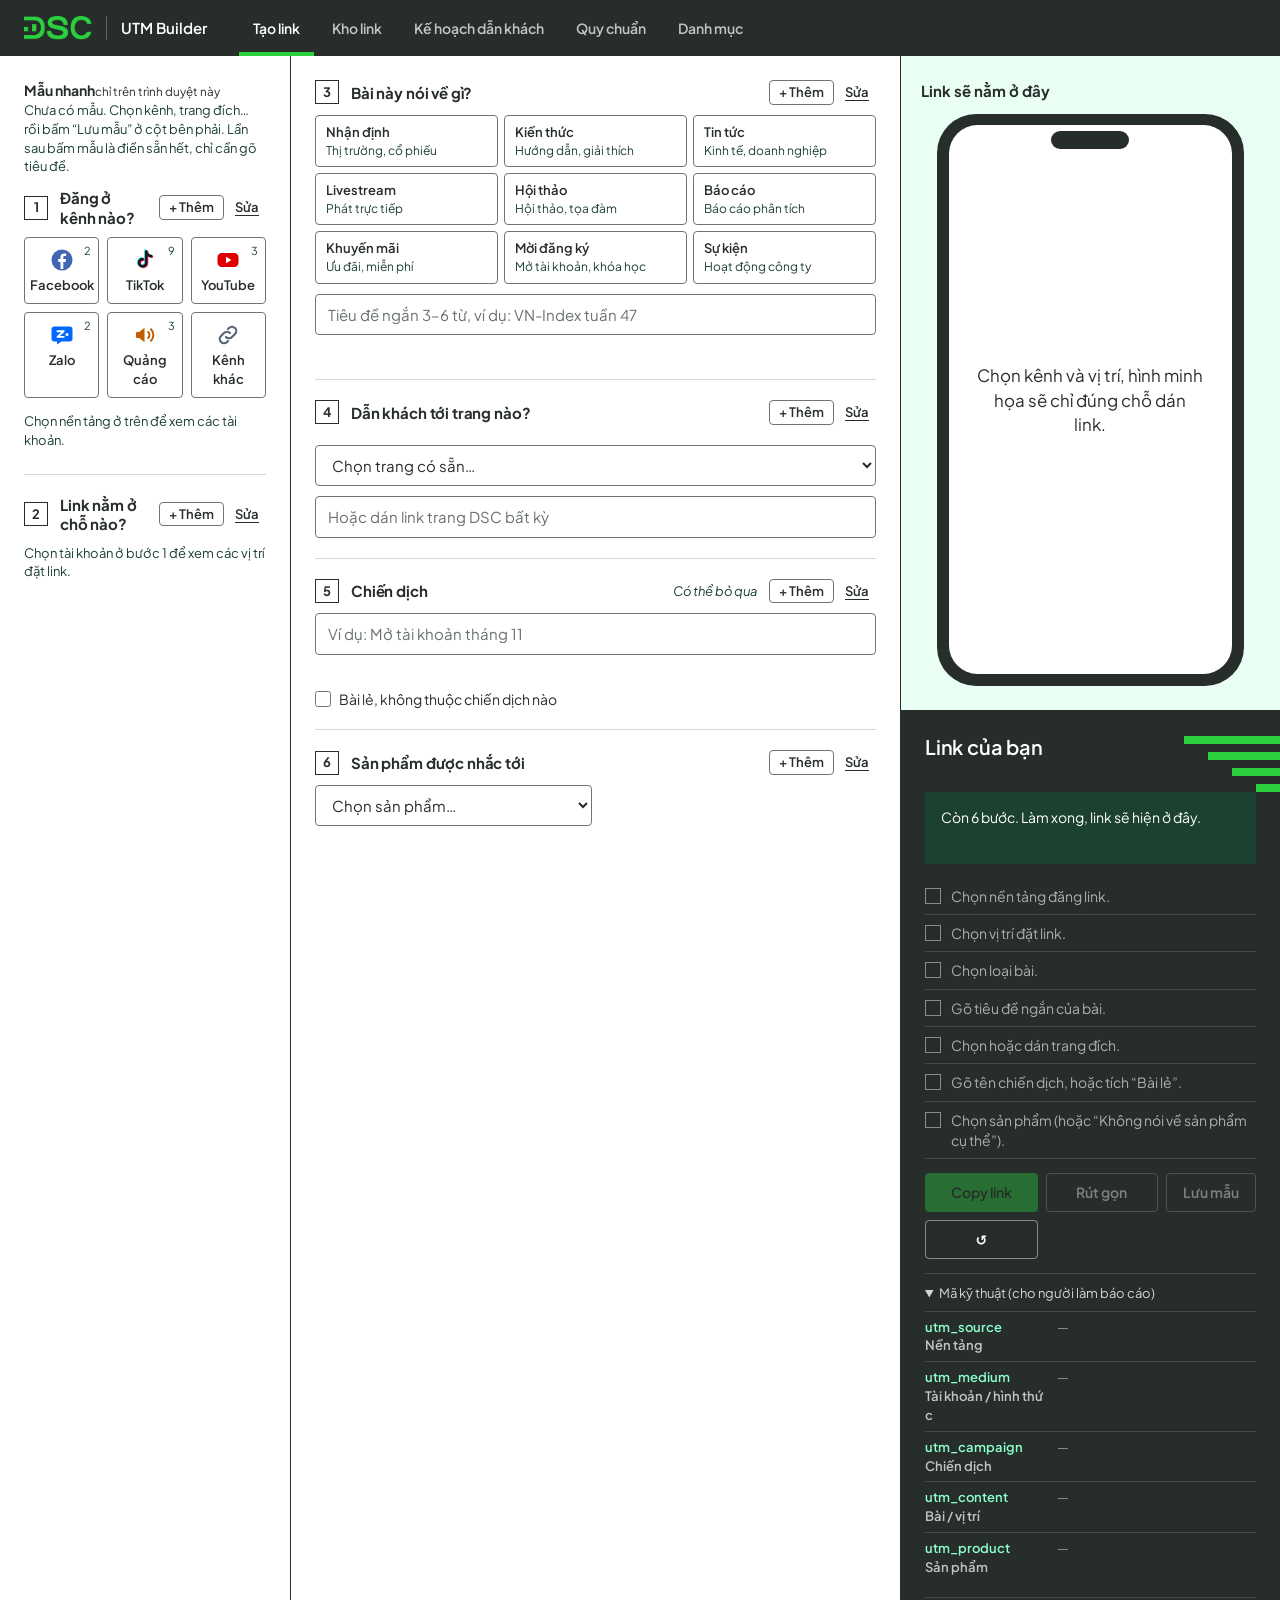
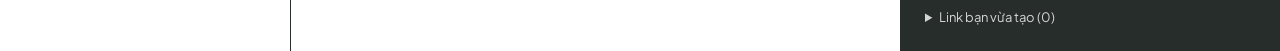
==== index.html @ d40bbb83 "Initial commit: DSC UTM builder Co-Authored-By: Claude Opus 5.5 <noreply@anthropic.com>" ====
<!doctype html>
<html lang="vi">
<head>
<meta charset="utf-8">
<meta name="viewport" content="width=device-width, initial-scale=1, viewport-fit=cover">
<title>Tạo link · DSC UTM Builder</title>
<link rel="preconnect" href="https://fonts.googleapis.com">
<link rel="preconnect" href="https://fonts.gstatic.com" crossorigin>
<link rel="stylesheet" href="https://fonts.googleapis.com/css2?family=Plus+Jakarta+Sans:ital,wght@0,400;0,600;0,700;1,400&display=swap">
<link rel="stylesheet" href="assets/style.css">
</head>
<body>
<main class="builder" id="builder">
  <!-- Column A: channel + position -->
  <section class="col card panel" aria-label="Kênh và vị trí">
    <div class="tpls" id="tpls" aria-label="Mẫu link nhanh"></div>
    <div class="step" id="stCh">
      <h2 class="sh"><span class="num"><span>1</span></span>Đăng ở kênh nào?<span class="sh-acts"><button type="button" class="sh-edit" data-edit="accounts" data-mode="add" aria-label="Thêm kênh">+ Thêm</button><button type="button" class="sh-edit" data-edit="accounts" data-mode="edit" aria-label="Sửa danh sách kênh">Sửa</button></span></h2>
      <div class="ptabs" id="ptabs" role="group" aria-label="Nền tảng"></div>
      <div class="accts" id="accts"></div>
      <div id="otherWrap" class="step" hidden>
        <input id="chSrcOther" type="text" placeholder="Nền tảng, ví dụ: Threads" aria-label="Nền tảng">
        <input id="chMedOther" type="text" placeholder="Tài khoản, ví dụ: Threads DSC" aria-label="Tên tài khoản">
        <p class="hint">Kênh chưa có mã. Báo team MKT thêm vào <a href="danh-muc.html">Danh mục</a> để dùng lâu dài.</p>
      </div>
    </div>
    <div class="step" id="stPos">
      <h2 class="sh"><span class="num"><span>2</span></span>Link nằm ở chỗ nào?<span class="sh-acts"><button type="button" class="sh-edit" data-edit="positions" data-mode="add" aria-label="Thêm vị trí link">+ Thêm</button><button type="button" class="sh-edit" data-edit="positions" data-mode="edit" aria-label="Sửa danh sách vị trí link">Sửa</button></span></h2>
      <div class="pchips" id="posChips" role="group" aria-label="Vị trí link"></div>
      <div id="posMore" hidden></div>
      <p class="hint" id="posHint"></p>
    </div>
  </section>

  <!-- Column B: content, landing, campaign, product -->
  <form class="col card panel" id="f" autocomplete="off" aria-label="Nội dung link">
    <div class="step" id="stSlot" hidden>
      <div class="slotbox" id="slotBox"></div>
    </div>
    <div class="step" id="stContent">
      <h2 class="sh"><span class="num"><span>3</span></span><span id="contentH">Bài này nói về gì?</span><span class="sh-acts"><button type="button" class="sh-edit" data-edit="prefixes" data-mode="add" aria-label="Thêm loại bài">+ Thêm</button><button type="button" class="sh-edit" data-edit="prefixes" data-mode="edit" aria-label="Sửa danh sách loại bài">Sửa</button></span></h2>
      <div class="pgrid" id="prefixes" role="group" aria-label="Loại nội dung"></div>
      <input id="title" type="text" placeholder="Tiêu đề ngắn 3–6 từ, ví dụ: VN-Index tuần 47" aria-label="Tiêu đề ngắn">
      <p class="slugline" id="titleSlug"></p>
    </div>
    <div class="step" id="stLanding">
      <h2 class="sh"><span class="num"><span>4</span></span>Dẫn khách tới trang nào?<span class="sh-acts"><button type="button" class="sh-edit" data-edit="landings" data-mode="add" aria-label="Thêm trang đích">+ Thêm</button><button type="button" class="sh-edit" data-edit="landings" data-mode="edit" aria-label="Sửa danh sách trang đích">Sửa</button></span></h2>
      <div class="sugg" id="sugg"></div>
      <select id="preset" aria-label="Trang có sẵn"></select>
      <input id="landing" type="url" inputmode="url" placeholder="Hoặc dán link trang DSC bất kỳ" aria-label="Link trang đích">
    </div>
    <div class="step" id="stCamp">
      <h2 class="sh"><span class="num"><span>5</span></span>Chiến dịch<span class="opt">Có thể bỏ qua</span><span class="sh-acts"><button type="button" class="sh-edit" data-edit="campaigns" data-mode="add" aria-label="Thêm chiến dịch">+ Thêm</button><button type="button" class="sh-edit" data-edit="campaigns" data-mode="edit" aria-label="Sửa danh sách chiến dịch">Sửa</button></span></h2>
      <input id="campaign" type="text" placeholder="Ví dụ: Mở tài khoản tháng 11" list="campList" aria-label="Tên chiến dịch">
      <datalist id="campList"></datalist>
      <p class="slugline" id="campaignSlug"></p>
      <label class="check"><input type="checkbox" id="noCampaign"> Bài lẻ, không thuộc chiến dịch nào</label>
    </div>
    <div class="step" id="stProd">
      <h2 class="sh"><span class="num"><span>6</span></span>Sản phẩm được nhắc tới<span class="sh-acts"><button type="button" class="sh-edit" data-edit="products" data-mode="add" aria-label="Thêm sản phẩm">+ Thêm</button><button type="button" class="sh-edit" data-edit="products" data-mode="edit" aria-label="Sửa danh sách sản phẩm">Sửa</button></span></h2>
      <div class="row2">
        <select id="product" aria-label="Sản phẩm"></select>
        <input id="productOther" type="text" placeholder="Tên sản phẩm" aria-label="Sản phẩm khác" hidden>
      </div>
    </div>
  </form>

  <!-- Column C: where the link goes -->
  <section class="col mockcol" aria-label="Vị trí link trên nền tảng">
    <div class="mock-h" id="mockH">Link sẽ nằm ở đây</div>
    <div class="phone"><div class="phone-scr" id="phone"></div></div>
    <p class="mock-cap" id="mockCap"></p>
  </section>

  <!-- Column D: output -->
  <aside class="col card out" aria-live="polite">
    <h2>Link của bạn</h2>
    <div class="url pending" id="url"></div>
    <ul class="todo" id="todo"></ul>
    <div class="actions">
      <button type="button" class="btn ch" id="copy">Copy link</button>
      <button type="button" class="btn ghost" id="shorten">Rút gọn</button>
      <button type="button" class="btn ghost" id="saveTpl" title="Lưu kênh, vị trí, loại bài, trang đích, chiến dịch, sản phẩm thành mẫu. Lần sau bấm mẫu, chỉ cần gõ tiêu đề.">Lưu mẫu</button>
      <button type="button" class="btn ghost" id="reset" title="Làm lại từ đầu">↺</button>
    </div>
    <div class="short" id="short" hidden></div>
    <div class="story" id="story" hidden></div>
    <details class="mini" open>
      <summary>Mã kỹ thuật (cho người làm báo cáo)</summary>
      <table class="params" id="params"></table>
    </details>
    <details class="mini" id="histWrap">
      <summary>Link bạn vừa tạo (<span id="histN">0</span>)</summary>
      <ol class="hist" id="hist"></ol>
      <p class="hist-more" id="histMore" hidden><a href="thu-vien.html">Xem tất cả link của team trong Kho link →</a></p>
    </details>
  </aside>
</main>

<script src="assets/data.js"></script>
<script src="assets/config.js"></script>
<script src="assets/common.js"></script>
<script src="assets/mockups.js"></script>
<script src="assets/quick-edit.js"></script>
<script>
// Wait for the shared catalog (Supabase) before reading it
DSC.ready().then(function () {
  "use strict";
  const { $, el, icon, slug, makeUrl, displayUrl, PLATFORMS, PLATFORM_ORDER, POS, posLabel } = DSC;
  DSC.renderNav("build");
  let D = DSC.loadData();

  // How-to caption under the mockup, per platform + position
  const HOW = {
    "facebook|": "Dán link vào nội dung bài. Facebook tự tạo khung xem trước.",
    "facebook|cmt": "Đăng bài xong, bình luận link bằng tên Trang rồi ghim bình luận.",
    "facebook|story": "Tạo tin → Nhãn dán → Liên kết → dán link.",
    "youtube|description": "YouTube Studio → Nội dung → Chi tiết video → Mô tả.",
    "youtube|cmt": "Bình luận link dưới video bằng tài khoản kênh → ⋮ → Ghim.",
    "tiktok|": "Dán link vào cuối caption khi đăng video. Link không bấm được nên dùng link rút gọn.",
    "tiktok|cmt": "Đăng video xong, bình luận link bằng tài khoản kênh → giữ bình luận → Ghim.",
    "zalo|": "Dán link vào tin nhắn hoặc bài viết gửi khách.",
    "ads|": "Dán vào ô URL đích khi tạo mẫu quảng cáo, không dán vào nội dung.",
    "other|": "Dán link vào nơi đăng bài."
  };

  let plat = "", acct = -1, position = "", prefix = "";
  let posEdit = false;   // step 2 "Sửa": edit the positions of the selected account in place
  const cur = () => acct >= 0 ? D.accounts[acct] : null;
  const isOther = () => plat === "other";

  // ===== Catalog-driven fills (re-run after the catalog is edited) =====
  function fillCatalog() {
    $("ptabs").innerHTML = "";
    PLATFORM_ORDER.forEach(p => {
      const P = PLATFORMS[p];
      const n = D.accounts.filter(a => a.p === p).length;
      $("ptabs").append(el("button", { type: "button", class: "ptab", "data-p": p, style: { "--c": P.color }, title: P.desc,
        onclick: () => pickPlatform(p) }, icon(p), el("b", {}, P.name), p !== "other" ? el("span", { class: "cnt" }, n) : null));
    });
    $("prefixes").innerHTML = "";
    D.prefixes.forEach(x => $("prefixes").append(el("button", { type: "button", class: "pchip", "data-v": x.code, title: x.help,
      onclick: () => { prefix = prefix === x.code ? "" : x.code; build(); } }, x.label, el("small", {}, x.help))));
    if (prefix && !D.prefixes.some(x => x.code === prefix)) prefix = "";

    // Selects keep their current value when it still exists
    const ps = $("preset"), psVal = ps.value; ps.innerHTML = "";
    ps.append(el("option", { value: "" }, "Chọn trang có sẵn…"));
    const bySite = {};
    DSC.activeLandings(D).forEach(l => (bySite[l.site] = bySite[l.site] || []).push(l));
    Object.entries(bySite).forEach(([site, list]) => ps.append(el("optgroup", { label: site }, list.map(l => el("option", { value: l.id }, DSC.landingLabel(l))))));
    ps.value = psVal; if (ps.value !== psVal) ps.value = "";
    const pr = $("product"), prVal = pr.value; pr.innerHTML = "";
    pr.append(el("option", { value: "" }, "Chọn sản phẩm…"), el("option", { value: "__none" }, "Không nói về sản phẩm cụ thể"), el("option", { value: "__other" }, "Sản phẩm khác (tự gõ)"));
    const byGrp = {};
    D.products.forEach(p => (byGrp[p.group || "Khác"] = byGrp[p.group || "Khác"] || []).push(p));
    Object.entries(byGrp).forEach(([g, list]) => pr.append(el("optgroup", { label: g }, list.map(p => el("option", { value: p.code }, p.name)))));
    pr.value = prVal; if (pr.value !== prVal) pr.value = "";
    $("campList").innerHTML = "";
    D.campaigns.forEach(c => $("campList").append(el("option", { value: c.name })));
  }
  fillCatalog();

  // "+ Thêm" / "Sửa" next to each step open the catalog editor; a newly added item is selected right away
  document.querySelectorAll("[data-edit]").forEach(b => b.addEventListener("click", () => {
    const key = b.dataset.edit;
    if (key === "positions" && b.dataset.mode === "edit" && cur() && !cur().paid) { posEdit = !posEdit; render(); return; }
    openCatalog(key, b.dataset.mode);
  }));
  function openCatalog(key, mode) {
    const keep = cur() ? `${cur().s}|${cur().m}` : "";
    DSC.QuickEdit.open(key, D, { platform: plat, account: cur(), mode, onSave: res => {
      D = DSC.loadData();
      acct = keep ? D.accounts.findIndex(a => `${a.s}|${a.m}` === keep) : -1;
      const add = res && res.added;
      if (add && key === "accounts") { plat = add.p; acct = D.accounts.findIndex(a => a.s === add.s && a.m === add.m); position = cur() && cur().pos ? cur().pos[0] : ""; }
      if (cur() && cur().p !== plat) acct = -1;
      if (add && key === "positions" && cur() && (cur().pos || []).includes(add.code)) position = add.code;
      if (cur() && cur().pos && !cur().pos.includes(position)) position = cur().pos[0];
      if (add && key === "prefixes") prefix = add.code;
      fillCatalog();
      if (add && key === "landings") { $("preset").value = add.id; applyPreset(); }
      if (add && key === "campaigns") { $("campaign").value = add.name; $("noCampaign").checked = false; }
      if (add && key === "products") { $("product").value = add.code; }
      render();
    } });
  }

  // ===== Channel =====
  function setTheme() {
    const P = PLATFORMS[plat] || { color: "#272d2b", tint: "#eafff4" };
    const b = document.body.style;
    b.setProperty("--ch", P.color); b.setProperty("--ch-tint", P.tint);
  }
  function pickPlatform(p) {
    plat = p; posEdit = false;
    const list = D.accounts.map((a, i) => [a, i]).filter(([a]) => a.p === p);
    acct = list.length === 1 ? list[0][1] : -1;
    if (cur() && cur().p !== p) acct = -1;
    position = cur() && cur().pos ? cur().pos[0] : "";
    render();
  }
  function pickAccount(i) {
    acct = i; posEdit = false;
    const a = cur();
    if (!a.pos || !a.pos.includes(position)) position = a.pos ? a.pos[0] : "";
    render();
  }

  // Turn on a link position for one account (saved in the catalog, like editing it in Danh mục)
  function enablePosition(a, code) {
    const rows = DSC.clone(D.accounts), r = rows.find(x => x.s === a.s && x.m === a.m);
    if (!r) return;
    const want = new Set([...(r.pos && r.pos.length ? r.pos : [""]), code]);
    r.pos = D.positions.map(x => x.code || "").filter(c => want.has(c));
    DSC.saveCollection("accounts", rows);
    D = DSC.loadData();
    acct = D.accounts.findIndex(x => x.s === a.s && x.m === a.m);
    position = code;
    render();
  }

  // Turn a link position off for one account; the position stays in the catalog and can be turned on again
  function disablePosition(a, code) {
    const rows = DSC.clone(D.accounts), r = rows.find(x => x.s === a.s && x.m === a.m);
    if (!r) return;
    const name = posLabel(code, a.p);
    if (D.slots.some(s => s.m === a.m && s.pos === code) &&
      !confirm(`Kênh ${a.name} đang có link cố định ở “${name}” trong Kế hoạch. Vẫn tắt vị trí này?`)) return;
    r.pos = (r.pos && r.pos.length ? r.pos : [""]).filter(c => c !== code);
    DSC.saveCollection("accounts", rows);
    D = DSC.loadData();
    acct = D.accounts.findIndex(x => x.s === a.s && x.m === a.m);
    toast(`Đã tắt “${name}” cho kênh ${a.name}.`);
    render();
  }
  const toast = DSC.toast;

  function render() {
    setTheme();
    document.querySelectorAll(".ptab").forEach(t => t.setAttribute("aria-pressed", String(t.dataset.p === plat)));
    const box = $("accts"); box.innerHTML = "";
    if (!plat) box.append(el("div", { class: "empty-pick" }, "Chọn nền tảng ở trên để xem các tài khoản."));
    else if (!isOther()) D.accounts.forEach((a, i) => {
      if (a.p !== plat) return;
      box.append(el("button", { type: "button", class: "acct-btn", "aria-pressed": String(i === acct), onclick: () => pickAccount(i) },
        el("b", {}, a.name), el("small", {}, el("code", {}, a.paid ? a.s : a.m), a.sub ? ` · ${a.sub}` : a.owner ? ` · ${a.owner}` : "")));
    });
    $("otherWrap").hidden = !isOther();

    // Positions allowed for this account
    const a = cur();
    // Step 2 is always visible so the numbering never skips; it explains itself when there is nothing to pick
    const showPos = !!a && !a.paid;
    // Codes that duplicate another position on this platform (e.g. TikTok "Mô tả video" = caption) are not offered
    const ownPos = showPos ? (a.pos && a.pos.length ? a.pos : [""]).filter(c => DSC.posAllowed(c, a.p)) : [];
    const allowed = showPos && !ownPos.length ? [""] : ownPos;
    if (showPos && !allowed.includes(position)) position = allowed[0];
    if (!showPos) posEdit = false;
    const editBtn = document.querySelector('[data-edit="positions"][data-mode="edit"]');
    editBtn.textContent = posEdit ? "Xong" : "Sửa";
    editBtn.setAttribute("aria-pressed", String(posEdit));
    editBtn.setAttribute("aria-label", posEdit ? "Xong sửa vị trí" : showPos ? `Sửa vị trí của kênh ${a.name}` : "Sửa danh sách vị trí link");
    const pc = $("posChips"); pc.innerHTML = ""; pc.hidden = !showPos;
    pc.classList.toggle("editing", posEdit);
    allowed.forEach(p => pc.append(posEdit
      ? el("span", { class: "pchip on" }, posLabel(p, a.p),
          el("button", { type: "button", class: "pchip-x", "aria-label": `Tắt ${posLabel(p, a.p)} cho kênh này`,
            title: allowed.length < 2 ? "Kênh cần ít nhất một vị trí" : "Tắt vị trí này cho kênh", disabled: allowed.length < 2 || null,
            onclick: () => disablePosition(a, p) }, "✕"))
      : el("button", { type: "button", class: "pchip", "aria-pressed": String(p === position),
          onclick: () => { position = p; render(); } }, posLabel(p, a.p))));
    // Positions this account does not use yet: one click turns it on for the account and selects it
    const more = $("posMore"); more.innerHTML = "";
    const extra = showPos ? D.positions.map(x => x.code || "").filter(c => !allowed.includes(c) && DSC.posAllowed(c, a.p)) : [];
    more.hidden = !extra.length && !posEdit;
    if (extra.length) more.append(el("details", { class: "pos-more", open: posEdit || null },
      el("summary", {}, "+ Bật thêm vị trí cho kênh này"),
      el("div", { class: "pchips" }, extra.map(c => el("button", { type: "button", class: "pchip add", title: (POS[c] || {}).help || "",
        onclick: () => { enablePosition(a, c); } }, "+ " + posLabel(c, a.p))))));
    if (posEdit) more.append(el("p", { class: "hint pos-edit-note" },
      `Bấm ✕ để tắt vị trí cho kênh ${a.name}. Vị trí vẫn còn trong danh mục, bật lại lúc nào cũng được. `,
      el("button", { type: "button", class: "qe-link", onclick: () => openCatalog("positions", "edit") }, "Đổi tên / mã vị trí")));
    $("posHint").textContent = !showPos
      ? (a && a.paid ? "Quảng cáo không cần chọn vị trí: link dán vào ô URL đích của mẫu quảng cáo."
        : isOther() ? "Kênh khác: dán link vào nội dung bài đăng."
        : "Chọn tài khoản ở bước 1 để xem các vị trí đặt link.")
      : a.p === "tiktok" && position !== "bio"
        ? "Link trong caption hoặc bình luận TikTok không bấm được, người xem phải tự copy. Nên bấm Rút gọn để link ngắn, dễ gõ."
        : (POS[position] || {}).help || "";
    build();
  }

  // ===== Main build =====
  function suggestions(a) {
    const ids = [];
    if (prefix) D.routes.filter(r => r.prefix === prefix).forEach(r => ids.push(r.to));
    if (a) D.slots.filter(s => s.m === a.m).forEach(s => ids.push(s.to));
    return [...new Set(ids)].map(id => DSC.landing(D, id)).filter(l => l && l.state !== "off").slice(0, 5);
  }

  function build() {
    const a = cur();
    const isPaid = !!a && !!a.paid;
    const fixedSlot = position === "bio" || position === "menu";
    const todo = [], warns = [];
    // Checklist shown under the link: every item stays visible and lights up when done.
    // soft = shown but does not block the link (it is decided by another step).
    const checks = [];
    const chk = (ok, todoText, doneText, soft) => { checks.push({ ok, text: ok ? doneText : todoText }); if (!ok && !soft) todo.push(todoText); };

    // Channel
    let source = "", medium = "";
    if (isOther()) { source = slug($("chSrcOther").value); medium = slug($("chMedOther").value); }
    else if (a) { source = a.s; medium = a.m; }
    chk(!!source && !!medium,
      !plat ? "Chọn nền tảng đăng link." : isOther() ? "Điền nền tảng và tên tài khoản của kênh khác." : "Chọn tài khoản sẽ đăng.",
      "Kênh: " + (isOther() ? `${$("chSrcOther").value.trim()} · ${$("chMedOther").value.trim()}` : a ? DSC.accountName(a) : ""));
    if (a && a.pos && a.pos.length) chk(true, "", "Vị trí: " + posLabel(position, a.p));
    else if (!a && !isOther()) chk(false, "Chọn vị trí đặt link.", "", true);
    $("stCh").dataset.done = String(!!source && !!medium);
    $("stPos").dataset.done = String(!!source && !!medium);

    // Fixed slots: show the planned links of this account
    const planned = a && fixedSlot ? D.slots.filter(s => s.m === a.m && s.pos === position) : [];
    $("stSlot").hidden = !fixedSlot || !a;
    const sb = $("slotBox"); sb.innerHTML = "";
    if (fixedSlot && a) {
      sb.append(el("p", {}, el("b", {}, planned.length ? "Link cố định đã có trong kế hoạch:" : "Chưa có link cố định cho vị trí này."),
        " ", el("a", { href: "ke-hoach.html" }, "Xem kế hoạch")));
      planned.forEach(s => {
        const u = DSC.slotUrl(D, s), l = DSC.landing(D, s.to);
        sb.append(el("div", { class: "slotline" },
          el("div", {}, el("b", {}, s.where), " → ", l ? l.label : s.to, el("small", {}, u)),
          el("button", { type: "button", class: "btn sm ch", onclick: e => { DSC.copyText(u, e.currentTarget); DSC.remember(u, `${DSC.accountName(a)} · ${s.where}`, DSC.slotMeta(D, s)); } }, "Copy")));
      });
      if (planned.length) sb.append(el("p", { class: "hint" }, "Muốn trỏ về trang khác? Chọn trang đích bên dưới, link sẽ hiện ở cột bên phải."));
    }

    // Content
    $("stContent").hidden = fixedSlot;
    $("prefixes").hidden = isPaid;
    $("contentH").textContent = isPaid ? "Tên mẫu quảng cáo" : "Bài này nói về gì?";
    $("title").placeholder = isPaid ? "Tên mẫu quảng cáo, ví dụ: Miễn phí giao dịch 3 tháng" : "Tiêu đề ngắn 3–6 từ, ví dụ: VN-Index tuần 47";
    document.querySelectorAll("#prefixes .pchip").forEach(t => t.setAttribute("aria-pressed", String(t.dataset.v === prefix)));
    const t = slug($("title").value);
    $("titleSlug").textContent = t;
    let content = "";
    const prefixOk = isPaid || !!prefix || !!(a && a.prefixOptional);
    if (fixedSlot) content = position;
    else {
      if (!isPaid && !(a && a.prefixOptional)) chk(!!prefix, "Chọn loại bài.", "Loại bài: " + ((D.prefixes.find(x => x.code === prefix) || {}).label || prefix));
      chk(!!t, isPaid ? "Gõ tên mẫu quảng cáo." : "Gõ tiêu đề ngắn của bài.", (isPaid ? "Mẫu quảng cáo: " : "Tiêu đề: ") + $("title").value.trim());
      if (t && t.split("_").length > 6) warns.push("Tiêu đề hơi dài. Nên rút còn 3–6 từ.");
      content = [position, isPaid ? "" : prefix, t].filter(Boolean).join("_");
    }
    $("stContent").dataset.done = String(!!t && prefixOk);

    // Landing page + suggestions from the plan
    const sg = $("sugg"); sg.innerHTML = "";
    const sl = suggestions(a);
    if (sl.length) {
      sg.append(el("span", {}, "Gợi ý:"));
      sl.forEach(l => sg.append(el("button", { type: "button", class: "chip", "aria-pressed": String($("preset").value === l.id),
        onclick: () => { $("preset").value = l.id; applyPreset(); } }, DSC.landingLabel(l))));
    }
    let base = $("landing").value.trim(), u = null;
    if (base && !/^https?:\/\//i.test(base)) base = "https://" + base;
    if (base) { try { u = new URL(base); } catch (e) { u = null; } }
    const presetL = DSC.landing(D, $("preset").value);
    chk(!!u, !base ? "Chọn hoặc dán trang đích." : "Link trang đích chưa đúng, kiểm tra lại.",
      "Trang đích: " + (presetL ? DSC.landingLabel(presetL) : u ? displayUrl(u.href) : ""));
    if (!u) { /* reported by the checklist */ }
    else if (/hvsvn\.com$/i.test(u.hostname)) warns.push("Tài Chính Số phải dùng domain taichinhso.dsc.com.vn, không dùng hvsvn.com.");
    else if (!D.hosts.some(h => h.host === u.hostname.toLowerCase())) warns.push("Trang này không thuộc website DSC. Kiểm tra lại link.");
    if (presetL && presetL.state === "tam") warns.push(`Trang tạm: ${presetL.note || "sẽ tắt trong thời gian tới"}`);
    $("stLanding").dataset.done = String(!!u);

    // Campaign (fixed slots are evergreen)
    $("stCamp").hidden = fixedSlot;
    const noCamp = $("noCampaign").checked;
    $("campaign").disabled = noCamp;
    const campaign = fixedSlot || noCamp ? "" : slug($("campaign").value);
    $("campaignSlug").textContent = campaign;
    if (!fixedSlot) chk(noCamp || !!campaign, "Gõ tên chiến dịch, hoặc tích “Bài lẻ”.", noCamp ? "Chiến dịch: bài lẻ" : "Chiến dịch: " + $("campaign").value.trim());
    $("stCamp").dataset.done = String(noCamp || !!campaign);

    // Product
    const pv = $("product").value;
    $("productOther").hidden = pv !== "__other";
    const product = pv === "__none" ? "" : pv === "__other" ? slug($("productOther").value) : pv;
    chk(!!pv && (pv !== "__other" || !!product), !pv ? "Chọn sản phẩm (hoặc “Không nói về sản phẩm cụ thể”)." : "Gõ tên sản phẩm.",
      pv === "__none" ? "Sản phẩm: không nhắc sản phẩm cụ thể" : "Sản phẩm: " + (pv === "__other" ? $("productOther").value.trim() : DSC.productName(D, product)));
    $("stProd").dataset.done = String(!!pv && (pv !== "__other" || !!product));

    // Output
    const pairs = [["utm_source", source, "source", "Nền tảng"], ["utm_medium", medium, "medium", "Tài khoản / hình thức"],
      ["utm_campaign", campaign, "campaign", "Chiến dịch"], ["utm_content", content, "content", "Bài / vị trí"], ["utm_product", product, "product", "Sản phẩm"]];
    const complete = todo.length === 0;
    const box = $("url"); box.innerHTML = "";
    box.classList.toggle("pending", !complete);
    let full = "";
    if (complete) {
      full = makeUrl(u, pairs);
      const qi = full.indexOf("?");
      box.append(qi < 0 ? full : full.slice(0, qi));
      if (qi >= 0) full.slice(qi + 1).split("&").forEach((kv, i) => {
        const k = kv.split("=")[0], v = kv.slice(k.length + 1);
        const p = pairs.find(x => x[0] === k);
        box.append((i ? "&" : "?") + k + "=");
        box.append(p ? el("span", { class: "v k-" + p[2] }, decodeURIComponent(v)) : v);
      });
    } else box.textContent = `Còn ${todo.length} bước. Làm xong, link sẽ hiện ở đây.`;
    const list = $("todo"); list.innerHTML = "";
    checks.forEach(c => list.append(el("li", { class: c.ok ? "done" : "" }, c.text)));
    warns.forEach(x => list.append(el("li", { class: "warn" }, x)));

    const story = $("story"); story.innerHTML = ""; story.hidden = !complete;
    if (complete) {
      const chTxt = isOther() ? `${$("chSrcOther").value} · ${$("chMedOther").value}` : DSC.accountName(a);
      story.append(el("p", {}, "Báo cáo GA4 sẽ ghi nhận:"), el("ul", {},
        el("li", {}, "Đến từ: ", el("b", { class: "k-medium" }, chTxt)),
        a && a.pos ? el("li", {}, "Vị trí: ", el("b", { class: "k-content" }, posLabel(position, a.p))) : null,
        !fixedSlot ? el("li", {}, isPaid ? "Mẫu QC: " : "Bài: ", el("b", { class: "k-content" }, $("title").value.trim())) : null,
        campaign ? el("li", {}, "Chiến dịch: ", el("b", { class: "k-campaign" }, $("campaign").value.trim())) : null,
        product ? el("li", {}, "Quan tâm: ", el("b", { class: "k-product" }, DSC.productName(D, product))) : null));
    }
    const tb = $("params"); tb.innerHTML = "";
    pairs.forEach(([k, v, cls, what]) => tb.append(el("tr", {}, el("td", { class: "k-" + cls }, k, el("div", { class: "hint" }, what)),
      el("td", v ? {} : { class: "empty" }, v || "—"))));

    $("copy").disabled = !complete;
    $("shorten").disabled = !complete;
    if (state.full !== full) { state.full = full; showShort(DSC.cachedShort(full)); }
    state.label = a ? `${DSC.accountName(a)} · ${fixedSlot ? posLabel(position, a.p) : $("title").value.trim()}` : `${$("chSrcOther").value} · ${$("title").value.trim()}`;
    state.meta = complete ? { kind: fixedSlot ? "fixed" : "post", source, medium, campaign: campaign || null, content, product: product || null,
      account_m: a ? a.m : null, position: position || null, landing_id: $("preset").value || null,
      title: fixedSlot && a ? posLabel(position, a.p) : $("title").value.trim(), fields: Object.assign(collectFields(), { title: $("title").value.trim() }) } : null;
    // A template needs at least the channel and the landing page
    $("saveTpl").disabled = !(source && medium && u);

    renderMock(a, u, fixedSlot ? planned : []);
  }
  const state = { full: "", label: "", meta: null };

  // ===== Mockup =====
  function renderMock(a, u, planned) {
    const P = PLATFORMS[plat];
    $("mockH").innerHTML = "";
    if (!plat) {
      $("mockH").append("Link sẽ nằm ở đây");
      $("phone").innerHTML = '<div class="phone-empty">Chọn kênh và vị trí, hình minh họa sẽ chỉ đúng chỗ dán link.</div>';
      $("mockCap").textContent = "";
      return;
    }
    $("mockH").append(icon(plat), `${P.name} · ${a && a.pos ? posLabel(position, a.p) : a && a.paid ? "Mẫu quảng cáo" : "Link"}`);
    const short = DSC.cachedShort(state.full);
    const shown = short ? short.replace(/^https?:\/\//, "") : u ? displayUrl(u.href) : planned[0] ? displayUrl((DSC.landing(D, planned[0].to) || {}).url) : "dsc.com.vn/…";
    $("phone").innerHTML = Mockup.render(plat, position, {
      name: a ? a.name : $("chMedOther").value || "Kênh khác", url: shown,
      where: planned[0] ? planned[0].where : "", source: a ? a.s : "", handle: a && a.sub && a.sub.startsWith("@") ? a.sub.slice(1) : ""
    });
    const how = planned[0] ? planned[0].how : HOW[`${plat}|${a && a.paid ? "" : position}`] || HOW[`${plat}|`] || "";
    $("mockCap").innerHTML = "";
    $("mockCap").append(el("b", {}, "Cách đặt: "), how);
  }

  // ===== Shortener =====
  function showShort(short, err) {
    const b = $("short"); b.innerHTML = ""; b.className = "short";
    if (err) {
      b.classList.add("err"); b.hidden = false;
      b.append("Không rút gọn được (", err, "). Link dài đã được copy, ",
        el("a", { href: "https://tinyurl.com/", target: "_blank", rel: "noopener" }, "mở TinyURL ↗"), " rồi dán vào ô Long URL.");
      return;
    }
    b.hidden = !short;
    if (!short) return;
    b.append(el("a", { href: short, target: "_blank", rel: "noopener" }, short.replace(/^https?:\/\//, "")),
      el("button", { type: "button", class: "btn sm ch", onclick: e => DSC.copyText(short, e.currentTarget) }, "Copy"));
  }
  $("shorten").addEventListener("click", async e => {
    if (!state.full) return;
    const btn = e.currentTarget, long = state.full, label = state.label, meta = state.meta;
    btn.disabled = true; btn.textContent = "Đang rút gọn…";
    try {
      const s = await DSC.shorten(long);
      DSC.remember(long, label, meta);
      if (state.full === long) { showShort(s); DSC.copyText(s, $("short").querySelector("button")); build(); }
    } catch (err) {
      DSC.copyText(long);
      if (state.full === long) showShort("", err.message || "lỗi mạng");
    } finally { btn.textContent = "Rút gọn"; btn.disabled = !state.full; }
  });

  // ===== Events =====
  function applyPreset() {
    const l = DSC.landing(D, $("preset").value); if (!l) return;
    $("landing").value = l.url;
    $("product").value = l.product || "__none";
    build();
  }
  $("preset").addEventListener("change", applyPreset);
  $("landing").addEventListener("input", () => { $("preset").value = ""; });
  ["landing", "title", "campaign", "noCampaign", "product", "productOther", "chSrcOther", "chMedOther"].forEach(id => {
    $(id).addEventListener("input", build); $(id).addEventListener("change", build);
  });
  $("copy").addEventListener("click", e => {
    if (!state.full) return;
    DSC.copyText(state.full, e.currentTarget); DSC.remember(state.full, state.label, state.meta);
  });
  $("reset").addEventListener("click", () => {
    ["preset", "landing", "title", "campaign", "product", "productOther", "chSrcOther", "chMedOther"].forEach(id => $(id).value = "");
    $("noCampaign").checked = false; plat = ""; acct = -1; position = ""; prefix = ""; render();
  });

  // ===== Form state <-> fields (shared by quick templates and "Tạo link thay thế" from the library) =====
  function collectFields() {
    const a = cur();
    return { plat, account_s: a ? a.s : "", account_m: a ? a.m : "", position, prefix,
      landing_id: $("preset").value, landing_url: $("preset").value ? "" : $("landing").value.trim(),
      campaign: $("campaign").value.trim(), no_campaign: $("noCampaign").checked,
      product: $("product").value, product_other: $("productOther").value.trim(),
      other_src: $("chSrcOther").value.trim(), other_med: $("chMedOther").value.trim() };
  }
  // Links saved without form fields (old history, fixed links) are rebuilt from their columns
  function fieldsFromLink(l) {
    const a = D.accounts.find(x => x.m === l.account_m && (!l.source || x.s === l.source)) || D.accounts.find(x => x.m === l.medium && x.s === l.source);
    let landingUrl = "";
    if (!l.landing_id) { try { const u = new URL(l.url); [...u.searchParams.keys()].filter(k => /^utm_/i.test(k)).forEach(k => u.searchParams.delete(k)); landingUrl = u.href; } catch (e) {} }
    return { plat: a ? a.p : "", account_s: a ? a.s : "", account_m: a ? a.m : "", position: l.position || "", prefix: "",
      landing_id: l.landing_id || "", landing_url: landingUrl, campaign: l.campaign || "", no_campaign: !l.campaign,
      product: l.product || "__none", title: l.kind === "fixed" ? "" : (l.title || "") };
  }
  function applyFields(f) {
    if (!f) return;
    posEdit = false;
    acct = f.account_m ? D.accounts.findIndex(a => a.m === f.account_m && (!f.account_s || a.s === f.account_s)) : -1;
    plat = cur() ? cur().p : (f.plat && PLATFORMS[f.plat] ? f.plat : "");
    position = cur() && cur().pos ? (cur().pos.includes(f.position || "") ? f.position || "" : cur().pos[0]) : (f.position || "");
    prefix = f.prefix && D.prefixes.some(x => x.code === f.prefix) ? f.prefix : "";
    $("chSrcOther").value = f.other_src || ""; $("chMedOther").value = f.other_med || "";
    // A page that was switched off is left empty so a live page gets picked
    const l = f.landing_id ? DSC.landing(D, f.landing_id) : null;
    if (l && l.state !== "off") { $("preset").value = l.id; $("landing").value = l.url; }
    else { $("preset").value = ""; $("landing").value = l ? "" : (f.landing_url || ""); }
    $("campaign").value = f.campaign || ""; $("noCampaign").checked = !!f.no_campaign;
    const pv = f.product || "";
    $("product").value = pv;
    if ($("product").value !== pv) { $("product").value = "__other"; $("productOther").value = pv; }
    else $("productOther").value = f.product_other || "";
    if ("title" in f) $("title").value = f.title || "";
    render();
  }

  // ===== Quick templates =====
  let tpls = [], tplEdit = false, tplQ = "";
  function tplSummary(f) {
    const a = D.accounts.find(x => x.m === f.account_m && (!f.account_s || x.s === f.account_s));
    const l = f.landing_id ? DSC.landing(D, f.landing_id) : null;
    return [a ? DSC.accountName(a) : f.other_src || "", a && !a.paid ? posLabel(f.position, a.p) : "",
      (D.prefixes.find(x => x.code === f.prefix) || {}).label || "", l ? DSC.landingLabel(l) : f.landing_url ? displayUrl(f.landing_url) : "",
      f.no_campaign ? "Bài lẻ" : f.campaign || ""].filter(Boolean).join(" · ");
  }
  async function loadTpls() {
    try { tpls = await DSC.listTemplates(); } catch (e) { tpls = []; }
    renderTpls();
  }
  function renderTpls() {
    const box = $("tpls"); box.innerHTML = "";
    const q = DSC.slug(tplQ);
    const list = tpls.filter(t => !q || DSC.slug(t.name + " " + tplSummary(t.fields || {})).includes(q));
    box.append(el("div", { class: "tpls-h" },
      el("b", {}, "Mẫu nhanh"), el("small", {}, DSC.isOnline() ? "dùng chung cả team" : "chỉ trên trình duyệt này"),
      tpls.length ? el("button", { type: "button", class: "sh-edit", "aria-pressed": String(tplEdit), onclick: () => { tplEdit = !tplEdit; renderTpls(); } }, tplEdit ? "Xong" : "Sửa") : null));
    if (tpls.length > 8) box.append(el("input", { type: "search", class: "tpls-q", placeholder: "Tìm mẫu…", value: tplQ, "aria-label": "Tìm mẫu",
      oninput: e => { tplQ = e.target.value; renderTpls(); const i = $("tpls").querySelector(".tpls-q"); i.focus(); i.setSelectionRange(i.value.length, i.value.length); } }));
    if (!tpls.length) { box.append(el("p", { class: "hint" }, "Chưa có mẫu. Chọn kênh, trang đích… rồi bấm “Lưu mẫu” ở cột bên phải. Lần sau bấm mẫu là điền sẵn hết, chỉ cần gõ tiêu đề.")); return; }
    const wrap = el("div", { class: "tpl-list" });
    list.forEach(t => {
      const f = t.fields || {}, P = PLATFORMS[f.plat] || PLATFORMS.other;
      wrap.append(el("div", { class: "tpl", style: { "--c": P.color } },
        el("button", { type: "button", class: "tpl-b", title: tplSummary(f) + (t.created_by ? ` (tạo bởi ${t.created_by})` : ""), onclick: () => pickTpl(t) },
          icon(f.plat || "other"), el("span", {}, el("b", {}, t.name), el("small", {}, tplSummary(f)))),
        tplEdit ? el("button", { type: "button", class: "tpl-x", "aria-label": `Xóa mẫu ${t.name}`, onclick: () => removeTpl(t) }, "✕") : null));
    });
    if (!list.length) wrap.append(el("p", { class: "hint" }, "Không có mẫu nào khớp."));
    box.append(wrap);
  }
  function pickTpl(t) {
    applyFields(t.fields);
    DSC.useTemplate(t);
    $("title").focus();
    toast(`Đã điền theo mẫu “${t.name}”. Gõ tiêu đề là có link.`);
  }
  async function removeTpl(t) {
    if (!confirm(`Xóa mẫu “${t.name}”?` + (DSC.isOnline() ? " Cả team sẽ không thấy mẫu này nữa." : ""))) return;
    try { await DSC.deleteTemplate(t.id); tpls = tpls.filter(x => x.id !== t.id); renderTpls(); }
    catch (err) { toast("Không xóa được mẫu: " + err.message); }
  }
  $("saveTpl").addEventListener("click", async () => {
    const f = collectFields();
    const name = (prompt("Tên mẫu (ngắn, dễ nhận ra):", tplSummary(f).split(" · ").slice(0, 3).join(" · ")) || "").trim();
    if (!name) return;
    try { await DSC.saveTemplate(name, f); toast(`Đã lưu mẫu “${name}”.`); loadTpls(); }
    catch (err) { toast("Không lưu được mẫu: " + err.message); }
  });
  $("f").addEventListener("submit", e => e.preventDefault());

  // ===== History =====
  function renderHist() {
    const h = DSC.loadHist(), ol = $("hist"); ol.innerHTML = "";
    $("histMore").hidden = !DSC.isOnline();
    $("histN").textContent = h.length;
    if (!h.length) ol.append(el("li", { class: "hint" }, "Chưa có link nào. Link chỉ lưu trên trình duyệt này."));
    h.forEach(item => {
      const s = DSC.cachedShort(item.url);
      ol.append(el("li", {},
        el("div", {}, item.label, el("small", { title: item.url }, s ? s.replace(/^https?:\/\//, "") + " · " + item.url : item.url)),
        el("button", { type: "button", class: "btn ghost sm", onclick: e => DSC.copyText(s || item.url, e.currentTarget) }, s ? "Copy ngắn" : "Copy")));
    });
  }
  document.addEventListener("utm-history", renderHist);
  renderHist();
  render();
  loadTpls();

  // Prefill from the link library (?from=<link id>) or a template (?tpl=<template id>)
  const qs = new URLSearchParams(location.search);
  if (qs.get("from")) DSC.getLink(qs.get("from")).then(l => {
    if (!l) return;
    applyFields(Object.assign(fieldsFromLink(l), l.fields || {}));
    const old = l.landing_id ? DSC.landing(D, l.landing_id) : null;
    toast(old && old.state === "off" ? "Đã điền lại theo link cũ. Trang đích cũ đã tắt, chọn trang mới ở bước 4." : "Đã điền lại theo link trong Kho link. Sửa chỗ cần đổi rồi copy link mới.", 4500);
  }).catch(() => {});
  else if (qs.get("tpl")) DSC.listTemplates().then(list => { const t = list.find(x => x.id === qs.get("tpl")); if (t) pickTpl(t); }).catch(() => {});
  if (qs.has("from") || qs.has("tpl")) history.replaceState(null, "", location.pathname);
});
</script>
</body>
</html>
---- assets/style.css ----
/* DSC brand tokens — source: DSC-design/project/tokens.json.
   Six brand colours; everything else is a semantic alias or a derived neutral. */
:root {
  /* Brand palette */
  --gunmetal: #272d2b;
  --pine: #1d4130;
  --lime: #2ad03d;
  --emerald: #1bbe72;
  --mint: #8cffcc;
  --mint-50: #eafff4;
  --white: #ffffff;

  /* Semantic aliases (light theme) */
  --surface: var(--white);
  --surface-alt: var(--mint-50);
  --ink: var(--gunmetal);
  --muted: var(--pine);            /* ink-muted, 11.3:1 on white */
  --hairline: var(--gunmetal);     /* structural 1px rules */
  --primary: var(--lime);
  --on-primary: var(--gunmetal);
  --accent-text: var(--pine);

  /* Derived neutrals for UI chrome (tints of gunmetal) */
  --line: #d3d9d6;                 /* soft dividers inside a band */
  --line-strong: #6e7673;          /* field borders, ≥3:1 on white */
  --field: var(--white);

  /* Status — the deck has none; amber kept only for "check this" warnings */
  --ok: var(--pine);
  --ok-bg: var(--mint-50);
  --warn: #7a4300;
  --warn-bg: #fff1d6;

  /* Legacy names still used by pages */
  --bg: var(--surface);
  --accent: var(--ink);
  --accent-soft: var(--surface-alt);
  --p-source: var(--accent-text); --p-medium: var(--accent-text); --p-campaign: var(--accent-text);
  --p-content: var(--accent-text); --p-product: var(--accent-text);
  --ch: var(--ink);                /* set from JS per platform; only used for platform icons now */
  --ch-tint: var(--surface-alt);

  --font-ui: "Plus Jakarta Sans", system-ui, "Segoe UI", sans-serif;
  --font-mono: var(--font-ui);     /* one family across the brand */
  --r-sm: 4px;                     /* buttons, inputs, chips */
  --radius: 0;                     /* blocks, panels, tables */
  --bar-h: 56px;
  color-scheme: light;
}
* { box-sizing: border-box; }
[hidden] { display: none !important; }
html, body { margin: 0; }
body { background: var(--surface); color: var(--ink); font-family: var(--font-ui); font-size: 14px; line-height: 1.45; -webkit-font-smoothing: antialiased; }
a { color: var(--accent-text); text-underline-offset: 2px; }
:focus-visible { outline: 2px solid var(--ink); outline-offset: 2px; }
.code, code { font-family: var(--font-ui); font-size: 13px; font-weight: 600; }
code { background: var(--surface-alt); color: var(--pine); border-radius: 2px; padding: 0 4px; }
h1, h2, h3 { letter-spacing: -0.01em; }

/* ===== App bar: Gunmetal, green logo (the brand's strongest placement) ===== */
.appbar { position: sticky; top: 0; z-index: 30; height: var(--bar-h); display: flex; align-items: stretch; gap: 32px; padding: 0 24px; background: var(--gunmetal); color: var(--white); }
.brand { display: flex; align-items: center; gap: 14px; color: var(--white); text-decoration: none; font-weight: 600; font-size: 15px; white-space: nowrap; }
.brand img { height: 24px; width: auto; display: block; }
.brand span { padding-left: 14px; border-left: 1px solid rgba(255, 255, 255, .28); line-height: 24px; }
.brand-mark { display: none; }
.nav { display: flex; gap: 4px; overflow-x: auto; scrollbar-width: none; }
.nav a { color: rgba(255, 255, 255, .72); text-decoration: none; font-weight: 600; padding: 0 14px; display: flex; align-items: center; border-bottom: 4px solid transparent; border-top: 4px solid transparent; white-space: nowrap; }
.nav a:hover { color: var(--white); }
.nav a.on { color: var(--white); border-bottom-color: var(--lime); }
.appbar :focus-visible { outline-color: var(--lime); outline-offset: -4px; }
.appbar-x { margin-left: auto; display: flex; gap: 8px; align-items: center; }
.appbar .btn.ghost { background: transparent; color: var(--white); border-color: rgba(255, 255, 255, .45); }
.appbar .btn.ghost:hover { border-color: var(--white); }
.custom-note { background: var(--warn-bg); color: var(--warn); font-size: 13px; padding: 8px 24px; border-bottom: 1px solid #ecd3a5; }
.custom-note a { color: var(--warn); font-weight: 600; }

/* ===== Generic components ===== */
.card { background: var(--surface); border: 1px solid var(--line); border-radius: var(--radius); }
.btn { font: inherit; font-weight: 600; font-size: 14px; line-height: 1.2; border-radius: var(--r-sm); padding: 10px 16px; border: 1px solid var(--primary); background: var(--primary); color: var(--on-primary); cursor: pointer; text-decoration: none; display: inline-flex; align-items: center; justify-content: center; gap: 6px; white-space: nowrap; }
.btn:hover { background: #3fe052; border-color: #3fe052; }
.btn.ch { background: var(--primary); border-color: var(--primary); color: var(--on-primary); }
.btn.ghost { background: transparent; color: var(--ink); border-color: var(--line-strong); }
.btn.ghost:hover { border-color: var(--ink); background: transparent; }
.btn.sm { font-size: 13px; padding: 5px 10px; }
.btn.danger { color: #a3261e; }
.btn:disabled, .btn[aria-disabled="true"] { opacity: .4; cursor: not-allowed; }
.chip { font: inherit; font-size: 13px; padding: 5px 10px; border-radius: var(--r-sm); border: 1px solid var(--line-strong); background: var(--surface); color: var(--ink); cursor: pointer; display: inline-flex; align-items: center; gap: 6px; }
.chip:hover { border-color: var(--ink); }
.chip[aria-pressed="true"] { background: var(--ink); border-color: var(--ink); color: var(--white); }
.chip[aria-pressed="true"] .ico { background: var(--white); border-radius: 2px; padding: 1px; }
.ico { display: inline-flex; width: 20px; height: 20px; flex-shrink: 0; }
.ico svg { width: 100%; height: 100%; }
.badge { font-size: 13px; font-weight: 600; color: var(--ink); padding: 1px 0; display: inline-flex; align-items: center; gap: 6px; white-space: nowrap; }
.badge .ico { width: 16px; height: 16px; color: var(--c, var(--ink)); }
input[type=text], input[type=url], input[type=password], select, textarea { font: inherit; font-size: 15px; color: var(--ink); background: var(--field); border: 1px solid var(--line-strong); border-radius: var(--r-sm); padding: 9px 12px; width: 100%; }
input::placeholder, textarea::placeholder { color: #69716e; }
input:hover, select:hover, textarea:hover { border-color: var(--ink); }
input:focus, select:focus, textarea:focus { border-color: var(--ink); outline: none; box-shadow: inset 0 0 0 1px var(--ink); }
input:disabled { background: #f2f4f3; color: #69716e; }
input[type=checkbox] { width: 16px; height: 16px; accent-color: var(--gunmetal); margin: 0; }
label { font-size: 13px; font-weight: 600; }
.hint { font-size: 13px; color: var(--muted); margin: 0; }
.toast { position: fixed; left: 50%; bottom: 24px; transform: translateX(-50%); background: var(--gunmetal); color: var(--white); padding: 10px 16px; border-radius: var(--r-sm); border-left: 4px solid var(--lime); font-size: 14px; z-index: 50; }
@media (prefers-reduced-motion: no-preference) { .chip, .btn, .ptab, .acct-btn, .pchip { transition: background-color .12s, border-color .12s, color .12s; } }

/* ===== Builder: four flush colour bands, like the brand palette strip =====
   A white | B white | C mint (preview) | D gunmetal (result). Bands split by 1px rules. */
.builder { display: grid; grid-template-columns: 320px minmax(360px, 1fr) 360px 400px; min-height: calc(100vh - var(--bar-h)); align-items: start; }
.col { min-width: 0; }
.builder > .panel { border: 0; border-radius: 0; background: transparent; }
.builder > aside.out { border-top: 0; border-right: 0; border-bottom: 0; border-radius: 0; }
.builder > .col + .col { border-left: 1px solid var(--hairline); }
.panel { padding: 24px; display: flex; flex-direction: column; gap: 12px; align-self: stretch; }
form.panel > .step { max-width: 760px; }
.sh { display: flex; align-items: center; gap: 12px; font-size: 15px; font-weight: 700; margin: 0; line-height: 1.3; }
.sh .opt { margin-left: auto; font-size: 13px; font-weight: 400; font-style: italic; color: var(--muted); }
/* "Thêm / sửa" opens the catalog editor for the step's list */
.sh-acts { margin-left: auto; display: flex; gap: 4px; flex-shrink: 0; }
.sh .opt + .sh-acts { margin-left: 0; }
.sh-edit { font: inherit; font-size: 13px; font-weight: 600; color: var(--ink); background: transparent; border: 1px solid var(--line-strong); border-radius: var(--r-sm); padding: 3px 9px; cursor: pointer; white-space: nowrap; }
.sh-edit:hover { border-color: var(--ink); background: var(--surface-alt); }
.sh-edit[data-mode="edit"] { border-color: transparent; text-decoration: underline; text-underline-offset: 3px; padding: 3px 6px; }
.sh-edit[data-mode="edit"]:hover { border-color: var(--line-strong); text-decoration: none; }
/* Step numbers: the form is a real sequence, so numbers carry meaning. Square, like the deck. */
.num { width: 24px; height: 24px; display: grid; place-items: center; font-size: 13px; font-weight: 700; border: 1px solid var(--ink); color: var(--ink); flex-shrink: 0; }
[data-done="true"] > .sh .num { background: var(--lime); border-color: var(--lime); color: var(--gunmetal); }
[data-done="true"] > .sh .num::before { content: "✓"; }
[data-done="true"] > .sh .num span { display: none; }
.step { display: flex; flex-direction: column; gap: 10px; }
.step:not([hidden]) ~ .step:not([hidden]) { border-top: 1px solid var(--line); padding-top: 20px; margin-top: 8px; }
.slugline { font-size: 13px; color: var(--muted); min-height: 1.2em; margin: -2px 0 0; }
.slugline:not(:empty)::before { content: "Mã UTM: "; font-weight: 400; }
.slugline:not(:empty) { font-weight: 600; }

/* Platform tabs: platform colour lives only in the icon */
.ptabs { display: grid; grid-template-columns: repeat(3, 1fr); gap: 8px; }
.ptab { --c: var(--line-strong); font: inherit; border: 1px solid var(--line-strong); background: var(--surface); border-radius: var(--r-sm); padding: 10px 4px 8px; cursor: pointer; display: flex; flex-direction: column; align-items: center; gap: 4px; color: var(--ink); position: relative; }
.ptab .ico { width: 24px; height: 24px; color: var(--c); }
.ptab b { font-size: 13px; font-weight: 600; }
.ptab:hover { border-color: var(--ink); }
.ptab[aria-pressed="true"] { border-color: var(--ink); background: var(--ink); color: var(--white); }
.ptab[aria-pressed="true"] .ico { background: var(--white); border-radius: 2px; padding: 2px; }
.ptab .cnt { position: absolute; top: 5px; right: 7px; font-size: 11px; color: var(--muted); }
.ptab[aria-pressed="true"] .cnt { color: var(--mint); }

.accts { display: flex; flex-direction: column; gap: 6px; max-height: 380px; overflow-y: auto; }
.acct-btn { font: inherit; text-align: left; border: 1px solid var(--line); background: var(--surface); border-radius: var(--r-sm); padding: 8px 12px; cursor: pointer; display: flex; flex-direction: column; gap: 1px; color: var(--ink); }
.acct-btn b { font-size: 14px; font-weight: 600; }
.acct-btn small { font-size: 12px; color: var(--muted); white-space: nowrap; overflow: hidden; text-overflow: ellipsis; }
.acct-btn code { font-size: 12px; color: inherit; background: none; padding: 0; }
.acct-btn:hover { border-color: var(--ink); }
.acct-btn[aria-pressed="true"] { background: var(--surface-alt); border-color: var(--ink); box-shadow: inset 0 0 0 1px var(--ink); }
.empty-pick { font-size: 13px; color: var(--muted); padding: 4px 0; }

.pchips { display: flex; flex-wrap: wrap; gap: 6px; }
.pchip { font: inherit; font-size: 13px; border: 1px solid var(--line-strong); background: var(--surface); color: var(--ink); border-radius: var(--r-sm); padding: 7px 10px; cursor: pointer; text-align: left; }
.pchip:hover { border-color: var(--ink); }
.pchip[aria-pressed="true"] { background: var(--ink); border-color: var(--ink); color: var(--white); }
.pos-more > summary { cursor: pointer; font-size: 13px; font-weight: 600; color: var(--accent-text); padding: 2px 0; width: max-content; }
.pos-more > summary:hover { text-decoration: underline; }
.pos-more .pchips { margin-top: 8px; }
.pchips.editing .pchip.on { display: inline-flex; align-items: center; gap: 8px; cursor: default; background: var(--surface-alt); border-color: var(--ink); padding-right: 4px; }
.pchip-x { font: inherit; font-size: 12px; line-height: 1; width: 22px; height: 22px; border: 1px solid transparent; border-radius: 2px; background: none; color: var(--ink); cursor: pointer; }
.pchip-x:hover:not(:disabled) { background: var(--gunmetal); color: var(--white); }
.pchip-x:disabled { opacity: .35; cursor: not-allowed; }
.pos-edit-note { margin-top: 8px; }
.sh-edit[aria-pressed="true"] { background: var(--gunmetal); color: var(--white); border-color: var(--gunmetal); text-decoration: none; }
.pchip.add { border-style: dashed; color: var(--muted); }
.pchip.add:hover { border-style: solid; color: var(--ink); background: var(--surface-alt); }
.pchip small { display: block; font-size: 12px; color: var(--muted); }
.pchip[aria-pressed="true"] small { color: var(--mint); }
.pgrid { display: grid; grid-template-columns: repeat(3, 1fr); gap: 6px; }
.pgrid .pchip { padding: 7px 10px; min-width: 0; font-weight: 600; }
.pgrid .pchip small { font-weight: 400; white-space: nowrap; overflow: hidden; text-overflow: ellipsis; }

.sugg { display: flex; flex-wrap: wrap; gap: 6px; align-items: center; font-size: 13px; color: var(--muted); }
.sugg .chip { font-size: 13px; padding: 4px 9px; background: var(--surface-alt); border-color: var(--line); }
.sugg .chip:hover { border-color: var(--ink); }
.sugg .chip[aria-pressed="true"] { background: var(--ink); border-color: var(--ink); color: var(--white); }
.row2 { display: grid; grid-template-columns: 1fr 1fr; gap: 8px; }
.check { display: flex; gap: 8px; align-items: center; font-size: 14px; cursor: pointer; font-weight: 400; }

.slotbox { background: var(--surface-alt); border-left: 4px solid var(--lime); padding: 12px 14px; display: flex; flex-direction: column; gap: 8px; }
.slotbox p { margin: 0; font-size: 13px; }
.slotline { display: flex; align-items: center; gap: 8px; background: var(--surface); border: 1px solid var(--line); padding: 8px 10px; }
.slotline > div { flex: 1; min-width: 0; font-size: 13px; }
.slotline small { display: block; color: var(--muted); font-size: 12px; white-space: nowrap; overflow: hidden; text-overflow: ellipsis; }

/* Catalog editor dialog: quick add on top, edit table below (sticky header inside its own scroll box) */
dialog.qe { width: min(1180px, 96vw); max-height: 92vh; padding: 0; border: 1px solid var(--hairline); border-radius: 0; color: var(--ink); background: var(--surface); display: flex; flex-direction: column; }
dialog.qe:not([open]) { display: none; }
dialog.qe::backdrop { background: rgba(39, 45, 43, .6); }
.qe-h { display: flex; gap: 16px; align-items: center; padding: 16px 24px; border-top: 8px solid var(--lime); }
.qe-h h2 { margin: 0; font-size: 20px; font-weight: 600; }
.qe-x { margin-left: auto; font: inherit; font-size: 16px; background: none; border: 1px solid transparent; border-radius: var(--r-sm); width: 32px; height: 32px; cursor: pointer; color: var(--ink); }
.qe-x:hover { border-color: var(--ink); }
.qe-b { padding: 0 24px 16px; overflow: auto; flex: 1; display: flex; flex-direction: column; gap: 16px; }
.qe-addbox > summary, .qe-edit > summary { cursor: pointer; font-size: 15px; font-weight: 700; padding: 6px 0; }
.qe-addbox[open] > summary { display: none; }
.qe-add { display: flex; flex-direction: column; gap: 12px; padding: 16px 18px; background: var(--surface-alt); border-left: 4px solid var(--lime); }
.qe-fields { display: grid; grid-template-columns: repeat(auto-fit, minmax(190px, 1fr)); gap: 12px 14px; align-items: end; }
.qe-field { display: flex; flex-direction: column; gap: 4px; font-size: 13px; font-weight: 600; }
.qe-field b { color: #a3261e; }
.qe-wide { grid-column: span 2; }
.qe-codes { display: flex; flex-wrap: wrap; gap: 6px 14px; align-items: center; font-size: 13px; color: var(--muted); }
.qe-codes-l { font-weight: 600; color: var(--ink); }
.qe-code b { color: var(--ink); }
.qe-code-edit { display: inline-flex; align-items: center; gap: 6px; font-weight: 400; }
.qe-code-edit input { width: 220px; padding: 4px 8px; font-size: 13px; }
.qe-note { flex-basis: 100%; }
.qe-msg { margin: 0; color: #a3261e; font-size: 13px; font-weight: 600; }
.qe-msg:empty { display: none; }
.qe-add-x { display: flex; }
.qe-link { font: inherit; font-size: 13px; font-weight: 600; background: none; border: 0; padding: 0 2px; color: var(--accent-text); text-decoration: underline; text-underline-offset: 2px; cursor: pointer; }
.qe-edit { border-top: 1px solid var(--hairline); padding-top: 12px; }
.qe-edit > summary { cursor: pointer; font-size: 15px; font-weight: 700; padding: 4px 0; }
.qe-count { font-weight: 400; color: var(--muted); }
.qe-filter { margin: 8px 0; }
.qe-tbl { overflow: auto; max-height: 52vh; border-top: 1px solid var(--hairline); border-bottom: 1px solid var(--hairline); margin-top: 8px; }
.qe-tbl table.ed thead th { position: sticky; top: 0; z-index: 2; background: var(--surface-alt); box-shadow: inset 0 -1px 0 var(--hairline); }
.qe-tbl table.ed td { white-space: nowrap; }
.qe-tbl table.ed input[type=text], .qe-tbl table.ed input[type=url] { min-width: 150px; }
.qe-tbl table.ed select { min-width: 130px; }
.qe-tbl table.ed input[readonly] { color: var(--muted); background: transparent; border-color: transparent; min-width: 120px; cursor: default; }
.qe-codewrap { display: inline-flex; align-items: center; gap: 6px; }
.qe-codewrap input[readonly] { width: auto; min-width: 0; padding-left: 0; }
.qe-tbl .pos-multi { display: grid; grid-template-columns: repeat(2, max-content); gap: 4px 14px; }
.qe-tbl .pos-multi label { gap: 6px; }
.sr { position: absolute; width: 1px; height: 1px; overflow: hidden; clip: rect(0 0 0 0); }
.qe-f { display: flex; gap: 8px; align-items: center; padding: 12px 24px; border-top: 1px solid var(--hairline); }
.qe-f .hint { flex: 1; }
@media (max-width: 720px) { .qe-wide { grid-column: auto; } .qe-f { flex-wrap: wrap; } .qe-f .hint { flex-basis: 100%; } }

/* Band C: preview on mint */
.mockcol { background: var(--surface-alt); position: sticky; top: var(--bar-h); min-height: calc(100vh - var(--bar-h)); padding: 24px 20px; display: flex; flex-direction: column; gap: 12px; align-items: center; }
.mock-h { font-size: 15px; font-weight: 700; color: var(--ink); align-self: stretch; display: flex; align-items: center; gap: 8px; }
.mock-h .ico { width: 18px; height: 18px; color: var(--ch); }
.mock-cap { font-size: 13px; color: var(--ink); margin: 0; align-self: stretch; border-top: 1px solid var(--hairline); padding-top: 10px; }
.mock-cap:empty { display: none; }
.mock-cap b { font-weight: 700; }
.phone { width: 236px; height: 440px; border-radius: 30px; background: var(--gunmetal); padding: 9px; position: relative; flex-shrink: 0; }
.mockcol .phone { zoom: 1.3; }   /* bigger preview; mockup inner sizes are px, so scale the whole device */
.phone::before { content: ""; position: absolute; top: 13px; left: 50%; transform: translateX(-50%); width: 60px; height: 14px; border-radius: 10px; background: var(--gunmetal); z-index: 3; }
.phone-scr { width: 100%; height: 100%; border-radius: 22px; overflow: hidden; background: var(--white); position: relative; }
.phone-empty { height: 100%; display: flex; flex-direction: column; justify-content: center; gap: 10px; text-align: center; color: var(--ink); font-size: 13px; padding: 28px 22px; }

/* Band D: the result, Gunmetal block with the logo's speed-cuts in Lime */
aside.out { background-color: var(--gunmetal); color: var(--white); padding: 24px; display: flex; flex-direction: column; gap: 14px; position: sticky; top: var(--bar-h); min-height: calc(100vh - var(--bar-h));
  background-image: linear-gradient(var(--lime), var(--lime)), linear-gradient(var(--lime), var(--lime)), linear-gradient(var(--lime), var(--lime)), linear-gradient(var(--lime), var(--lime));
  background-size: 96px 8px, 72px 8px, 48px 8px, 24px 8px; background-position: right 0 top 26px, right 0 top 42px, right 0 top 58px, right 0 top 74px; background-repeat: no-repeat; }
aside.out h2 { font-size: 20px; font-weight: 600; line-height: 1.3; margin: 0 0 18px; padding-right: 110px; }
aside.out a { color: var(--mint); }
aside.out :focus-visible { outline-color: var(--lime); }
aside.out .hint { color: rgba(255, 255, 255, .72); }
.url { font-size: 14px; line-height: 1.65; word-break: break-all; background: var(--pine); color: rgba(255, 255, 255, .7); padding: 14px 16px; min-height: 72px; max-height: 200px; overflow-y: auto; }
.url.pending { color: var(--white); font-size: 14px; word-break: normal; }
.url .v { font-weight: 700; color: var(--mint); }
.k-source, .k-medium, .k-campaign, .k-content, .k-product { color: var(--accent-text); }
aside.out .k-source, aside.out .k-medium, aside.out .k-campaign, aside.out .k-content, aside.out .k-product { color: var(--mint); }
.actions { display: grid; grid-template-columns: 1fr 1fr auto; gap: 8px; }
aside.out .btn.ghost { color: var(--white); border-color: rgba(255, 255, 255, .45); }
aside.out .btn.ghost:hover { border-color: var(--white); }
.short { display: flex; align-items: center; gap: 10px; background: var(--mint); color: var(--gunmetal); padding: 10px 12px; }
.short a { font-weight: 700; color: var(--gunmetal); flex: 1; word-break: break-all; font-size: 15px; }
.short .btn { background: var(--gunmetal); border-color: var(--gunmetal); color: var(--white); }
.short.err { background: var(--warn-bg); color: var(--warn); font-size: 13px; display: block; }
.short.err a { color: var(--warn); font-size: 13px; font-weight: 600; }
.todo { list-style: none; margin: 0; padding: 0; display: flex; flex-direction: column; }
.todo li { font-size: 14px; padding: 8px 0 8px 26px; border-bottom: 1px solid rgba(255, 255, 255, .14); position: relative; color: rgba(255, 255, 255, .62); }
.todo li::before { content: ""; position: absolute; left: 0; top: 10px; width: 16px; height: 16px; border: 1px solid rgba(255, 255, 255, .45); box-sizing: border-box; }
/* Done items stay in the list and light up */
.todo li.done { color: var(--white); font-weight: 600; }
.todo li.done::before { content: "✓"; background: var(--lime); border-color: var(--lime); color: var(--gunmetal); font-size: 12px; font-weight: 700; line-height: 15px; text-align: center; }
.todo li.warn { background: var(--warn-bg); color: var(--warn); border: 0; padding: 8px 12px; margin-top: 6px; font-weight: 600; }
.todo li.warn::before { display: none; }
.story { border-top: 1px solid rgba(255, 255, 255, .28); padding-top: 12px; font-size: 14px; }
.story p { margin: 0 0 6px; font-weight: 600; color: var(--white); }
.story ul { margin: 0; padding: 0; list-style: none; display: flex; flex-direction: column; gap: 3px; color: rgba(255, 255, 255, .75); }
details.mini { border-top: 1px solid rgba(255, 255, 255, .14); padding-top: 10px; }
details.mini > summary { cursor: pointer; font-size: 13px; color: rgba(255, 255, 255, .8); }
details.mini > summary:hover { color: var(--white); }
table.params { width: 100%; border-collapse: collapse; font-size: 13px; margin-top: 8px; }
table.params td { padding: 6px 0; border-top: 1px solid rgba(255, 255, 255, .14); vertical-align: top; word-break: break-all; }
table.params td:first-child { width: 40%; padding-right: 8px; font-weight: 600; }
table.params td.empty { color: rgba(255, 255, 255, .5); }
.hist { list-style: none; margin: 8px 0 0; padding: 0; display: flex; flex-direction: column; gap: 8px; max-height: 220px; overflow-y: auto; }
.hist li { display: flex; gap: 8px; align-items: flex-start; }
.hist li > div { min-width: 0; flex: 1; font-size: 13px; }
.hist small { display: block; font-size: 12px; color: rgba(255, 255, 255, .6); white-space: nowrap; overflow: hidden; text-overflow: ellipsis; }

@media (max-width: 1360px) {
  .builder { grid-template-columns: 290px minmax(320px, 1fr) 380px; grid-template-rows: auto 1fr; }
  .builder > section.panel, .builder > form.panel { grid-row: 1 / span 2; }
  .mockcol { grid-column: 3; grid-row: 1; position: static; min-height: 0; }
  aside.out { grid-column: 3; grid-row: 2; position: static; min-height: 0; align-self: stretch; }
  .builder > aside.out { border-left: 1px solid var(--hairline); }
}
@media (max-width: 1100px) {
  .builder { grid-template-columns: 1fr 1fr; grid-template-rows: none; }
  .builder > section.panel, .builder > form.panel, .mockcol, aside.out { grid-column: auto; grid-row: auto; }
  .builder > .col + .col { border-left: 0; }
  .builder > form.panel { border-left: 1px solid var(--hairline); }
  .mockcol, aside.out { border-top: 1px solid var(--hairline); }
}
@media (max-width: 720px) {
  .builder { grid-template-columns: 1fr; }
  .builder > form.panel { border-left: 0; border-top: 1px solid var(--hairline); }
  .panel, .mockcol, aside.out { padding: 20px 16px; }
  .appbar { gap: 12px; padding: 0 12px; }
  .brand span { display: none; }
  .pgrid { grid-template-columns: 1fr 1fr; }
}

/* ===== Mockups (drawn with CSS). Platform chrome keeps platform colours; DSC content uses brand. ===== */
.mk { height: 100%; font-size: 10.5px; color: #111; display: flex; flex-direction: column; position: relative; overflow: hidden; padding-top: 26px; }
.mk b { font-weight: 700; } .mk small { color: #65676b; font-size: 9.5px; display: block; }
.mk-l { display: block; height: 6px; border-radius: 3px; background: #e4e6eb; margin: 3px 0; }
.mk-l.c { margin-left: auto; margin-right: auto; } .mk-l.b { height: 8px; background: #cfd3da; } .mk-l.w { background: rgba(255,255,255,.55); }
.mk-av { display: inline-block; width: 26px; height: 26px; border-radius: 50%; background: var(--gunmetal); flex-shrink: 0; position: relative; overflow: hidden; }
.mk-av::after { content: ""; position: absolute; left: 22%; top: 38%; width: 56%; height: 24%; background: var(--lime); }
.mk-av.xs { width: 16px; height: 16px; } .mk-av.sm { width: 20px; height: 20px; } .mk-av.lg { width: 38px; height: 38px; } .mk-av.xl { width: 56px; height: 56px; }
.mk-av.ring { box-shadow: 0 0 0 3px #fff; }
.mk-row { display: flex; align-items: center; gap: 6px; }
.mk-row.c { justify-content: center; }
.mk-c { padding: 6px 12px; display: flex; flex-direction: column; gap: 4px; align-items: center; text-align: center; }
.mk-c.l { align-items: stretch; text-align: left; }
.mk-bar { display: flex; justify-content: space-between; align-items: center; padding: 4px 12px 6px; font-size: 11px; }
.mk-btn { display: inline-block; background: #e4e6eb; border-radius: 5px; padding: 4px 10px; font-weight: 600; font-size: 10px; text-align: center; }
.mk-btn.red { background: #fe2c55; color: #fff; } .mk-btn.fb { background: #1877f2; color: #fff; }
.mk-btn.dark { background: #0f0f0f; color: #fff; border-radius: 99px; } .mk-btn.sm { padding: 2px 8px; margin-left: auto; }
.mk-btn.full { display: block; width: 100%; }
.mk-link { color: #00376b; font-weight: 600; word-break: break-all; display: block; }
.mk-link.dim { color: #65676b; font-weight: 400; } .mk-link.w { color: #fff; text-decoration: underline; }
.mk-link small { display: inline; color: #65676b; font-weight: 400; }
/* "Paste here" marker: Gunmetal outline + Lime tag */
.mk-hl { position: relative; border-radius: 3px; padding: 3px 5px; margin: 2px -5px; outline: 2px solid var(--gunmetal); background: color-mix(in srgb, var(--mint) 55%, transparent); text-align: left; }
.mk-tag { position: absolute; right: -2px; top: -16px; font-style: normal; font-size: 9px; font-weight: 700; background: var(--lime); color: var(--gunmetal); padding: 1px 6px; white-space: nowrap; z-index: 2; }
@media (prefers-reduced-motion: no-preference) { .mk-hl { animation: pulse 1.8s ease-in-out infinite; } }
@keyframes pulse { 0%, 100% { box-shadow: 0 0 0 0 color-mix(in srgb, var(--lime) 60%, transparent); } 50% { box-shadow: 0 0 0 6px color-mix(in srgb, var(--lime) 0%, transparent); } }

.mk-handle { font-size: 12px; }
.mk-stats { display: flex; gap: 12px; } .mk-stats span { display: flex; flex-direction: column; font-size: 9px; color: #65676b; } .mk-stats b { color: #111; font-size: 11px; }
.mk-grid { display: grid; grid-template-columns: repeat(3, 1fr); gap: 2px; margin-top: auto; } .mk-grid i { aspect-ratio: 3/4; background: #d9dfdc; }
.mk-grid i:nth-child(2) { background: var(--pine); } .mk-grid i:nth-child(4) { background: var(--gunmetal); }
.mk-tt .mk-c { gap: 6px; }

.mk-fb { background: #f0f2f5; }
.mk-cover { height: 70px; background: var(--pine); margin-top: -26px; position: relative; }
.mk-cover::after { content: ""; position: absolute; right: 0; top: 0; width: 34%; height: 100%; background: var(--lime); }
.mk-fb .mk-c.l { background: #fff; margin-top: -26px; padding-bottom: 8px; }
.mk-name { font-size: 13px; }
.mk-card, .mk-post { background: #fff; margin-top: 6px; padding: 8px 12px; display: flex; flex-direction: column; gap: 3px; }
.mk-post { flex: 1; } .mk-post .mk-row { margin-bottom: 4px; }
.mk-preview { border: 1px solid #e4e6eb; border-radius: 6px; overflow: hidden; margin-top: 4px; padding-bottom: 4px; }
.mk-preview i { display: block; height: 62px; background: var(--pine); }
.mk-preview small { padding: 3px 6px 0; text-transform: uppercase; } .mk-preview .mk-l { margin: 3px 6px; }
.mk-preview.sm i { height: 40px; }
.mk-img { height: 90px; border-radius: 4px; background: var(--pine); margin: 4px 0; }
.mk-acts { display: flex; justify-content: space-between; border-top: 1px solid #e4e6eb; padding-top: 5px; margin-top: 4px; font-size: 9.5px; color: #65676b; }
.mk-cmt { display: flex; gap: 6px; align-items: flex-start; margin-top: 8px; }
.mk-bub { background: #f0f2f5; border-radius: 10px; padding: 5px 9px; flex: 1; }
.mk-bub .mk-hl { margin: 0 -4px; }
.mk-adbar { display: flex; align-items: center; justify-content: space-between; gap: 6px; background: #f0f2f5; padding: 6px 8px; margin: 0 -12px; }
.mk-adbar > div { flex: 1; }
.mk-field { background: #fff; border-top: 2px solid #e4e6eb; padding: 10px 12px 14px; margin-top: auto; }
.mk-field small { margin-bottom: 6px; color: #111; font-weight: 600; }
.mk-input-f { display: block; border: 1px solid #ccd0d5; border-radius: 4px; padding: 4px 6px; font-size: 9px; background: #fff; word-break: break-all; }

.mk-story { background: var(--pine); color: #fff; padding: 22px 10px 10px; }
.mk-story small { color: rgba(255,255,255,.75); } .mk-story .mk-row b { font-size: 10.5px; }
.mk-prog { display: flex; gap: 3px; margin-bottom: 6px; } .mk-prog i { flex: 1; height: 2px; background: rgba(255,255,255,.5); border-radius: 2px; } .mk-prog i:first-child { background: #fff; }
.mk-story-c { flex: 1; display: flex; flex-direction: column; justify-content: center; align-items: center; gap: 16px; }
.mk-story-c.end { justify-content: flex-end; align-items: stretch; gap: 4px; padding-bottom: 8px; }
.mk-story-t { width: 80%; display: flex; flex-direction: column; align-items: center; }
.mk-sticker { background: #fff; color: #1877f2; font-weight: 700; padding: 6px 12px; border-radius: 8px; display: inline-block; font-size: 11px; }
.mk-story .mk-hl { margin: 0; text-align: center; outline-color: var(--lime); background: transparent; }
.mk-reply { border: 1px solid rgba(255,255,255,.6); border-radius: 99px; padding: 5px 10px; font-size: 9.5px; color: rgba(255,255,255,.8); }
.mk-story.tt { background: #161823; padding-bottom: 0; }
.mk-story.tt .mk-field { margin: 0 -10px; color: #111; }
.mk-ttv { position: relative; }
.mk-ttv .mk-story-c.end { padding-right: 34px; }
.mk-ttv .mk-hl { margin: 2px 0; text-align: left; }
.mk-ttv-side { position: absolute; right: 8px; bottom: 70px; display: flex; flex-direction: column; gap: 10px; font-size: 14px; text-align: center; z-index: 1; }
.mk-ttv-side small { display: block; font-size: 8.5px; color: #fff; }
.mk-ttv-top { height: 120px; background: #161823; margin-top: -26px; }
.mk-tt .mk-input { margin-top: auto; }
.mk-story.tt .mk-field .mk-hl { outline-color: var(--gunmetal); background: color-mix(in srgb, var(--mint) 55%, transparent); }

.mk-yt { background: #fff; }
.yt-logo { color: #e00000; }
.mk-banner { height: 46px; margin: 0 10px; border-radius: 8px; background: var(--gunmetal); position: relative; overflow: hidden; }
.mk-banner::after { content: ""; position: absolute; left: 0; top: 0; width: 30%; height: 100%; background: var(--lime); }
.mk-tabs { display: flex; gap: 10px; padding: 6px 12px; border-bottom: 1px solid #e5e5e5; font-size: 10px; color: #606060; }
.mk-tabs b { color: #0f0f0f; border-bottom: 2px solid #0f0f0f; }
.mk-vlist { padding: 8px 12px; display: flex; flex-direction: column; gap: 6px; } .mk-vlist i { height: 52px; border-radius: 6px; background: #d9dfdc; }
.mk-player { height: 118px; background: #0f0f0f; margin-top: -26px; padding-top: 26px; display: grid; place-items: center; color: #fff; font-size: 22px; }
.mk-desc { background: #f2f2f2; border-radius: 8px; margin: 4px 10px; padding: 7px 9px; display: flex; flex-direction: column; gap: 2px; }
.mk-desc small b { color: #0f0f0f; }

.mk-zl { background: #e2e9f1; }
.mk-bar.zl { background: #0068ff; color: #fff; margin-top: -26px; padding-top: 30px; padding-bottom: 8px; }
.mk-chat { flex: 1; padding: 8px 10px; display: flex; flex-direction: column; gap: 6px; }
.mk-msg { background: #fff; border-radius: 10px; padding: 6px 9px; max-width: 82%; }
.mk-msg.out { align-self: flex-end; background: #0068ff; color: #fff; }
.mk-chat > .mk-hl { align-self: flex-end; max-width: 88%; margin: 2px 0; }
.mk-chat > .mk-hl .mk-msg { max-width: none; }
.mk-article { background: #fff; border-radius: 10px; overflow: hidden; padding-bottom: 6px; max-width: 86%; }
.mk-article i { display: block; height: 60px; background: var(--pine); margin-bottom: 4px; }
.mk-article .mk-l { margin: 3px 8px; }
.mk-menu { display: grid; grid-template-columns: repeat(3, 1fr); background: #fff; font-size: 9.5px; font-weight: 600; text-align: center; }
.mk-menu span { padding: 7px 2px; border-left: 1px solid #e4e6eb; } .mk-menu span:first-child { border-left: 0; }
.mk-zl > .mk-hl { margin: 0 4px 2px; padding: 0; }
.mk-input { background: #fff; padding: 8px 12px 12px; color: #8a8d91; font-size: 10px; border-top: 1px solid #e4e6eb; }

.mk-g { background: #fff; }
.mk-search { margin: 4px 10px 8px; border-radius: 99px; box-shadow: 0 1px 4px rgba(0,0,0,.2); padding: 6px 10px; font-size: 10px; }
.g-url { color: #202124 !important; } .g-title { color: #1a0dab; font-size: 12px; font-weight: 500 !important; }
.mk-other .mk-post { margin: 0 10px; border-radius: 8px; border: 1px solid #e4e6eb; flex: 0; }

/* ===== Shared page header ===== */
.page { max-width: 1280px; margin: 0 auto; padding: 32px 24px 64px; }
.page-h { display: flex; align-items: flex-end; justify-content: space-between; gap: 16px; flex-wrap: wrap; margin-bottom: 24px; padding-bottom: 16px; border-bottom: 1px solid var(--hairline); }
.page-h h1 { font-size: 32px; line-height: 1.2; font-weight: 700; margin: 0 0 6px; }
.page-h p { margin: 0; color: var(--muted); max-width: 72ch; font-size: 15px; line-height: 1.5; }

/* ===== Plan page ===== */
.page.wide { max-width: 1480px; }
.ptabs-line { display: flex; gap: 4px; border-bottom: 1px solid var(--hairline); margin-bottom: 16px; }
.ptabs-line button { font: inherit; font-weight: 600; font-size: 15px; background: none; border: 0; border-bottom: 4px solid transparent; padding: 10px 14px; margin-bottom: -1px; color: var(--muted); cursor: pointer; }
.ptabs-line button:hover { color: var(--ink); }
.ptabs-line button[aria-selected="true"] { color: var(--ink); border-bottom-color: var(--lime); }
.alerts { list-style: none; margin: 0 0 16px; padding: 0; display: flex; flex-direction: column; gap: 6px; }
.alerts:empty { display: none; }
.alerts li { background: var(--warn-bg); color: var(--warn); border-left: 4px solid var(--warn); padding: 8px 12px; font-size: 13px; }
.alerts li a { color: var(--warn); font-weight: 600; }

/* Journey map: three stage columns, cards joined by SVG arrows drawn behind them */
.jhint { margin-bottom: 12px; }
.journey { position: relative; display: grid; grid-template-columns: minmax(260px, 1.05fr) minmax(260px, 1fr) minmax(240px, .85fr); column-gap: 96px; padding: 4px 0 24px; border-top: 1px solid var(--hairline); }
.jlines { position: absolute; inset: 0; pointer-events: none; overflow: visible; z-index: 0; }
.jl { opacity: .55; transition: opacity .15s; }
.journey.focusing .jl { opacity: .08; }
.journey.focusing .jl.lit { opacity: .9; }
.jcol { position: relative; z-index: 1; display: flex; flex-direction: column; min-width: 0; }
.jh { display: flex; align-items: baseline; flex-wrap: wrap; gap: 4px 10px; font-size: 18px; font-weight: 700; margin: 16px 0 14px; }
.jh span { width: 26px; height: 26px; display: inline-grid; place-items: center; background: var(--gunmetal); color: var(--lime); font-size: 14px; align-self: center; }
.jh small { flex-basis: 100%; font-size: 13px; font-weight: 400; color: var(--muted); }
.jstack { display: flex; flex-direction: column; gap: 12px; flex: 1; }
.jstack.goal { justify-content: center; }
.jc { background: var(--surface); border: 1px solid var(--hairline); padding: 10px 12px; display: flex; flex-direction: column; gap: 6px; cursor: pointer; transition: opacity .15s, box-shadow .15s; outline: none; }
.jc:hover, .jc:focus-visible { box-shadow: inset 0 0 0 1px var(--ink); }
.jc.sel { box-shadow: inset 0 0 0 2px var(--lime); }
.journey.focusing .jc:not(.lit) { opacity: .35; }
.jc-h { display: flex; align-items: center; gap: 8px; }
.jc-h b { font-size: 15px; }
.jc-h small { margin-left: auto; font-size: 12px; color: var(--muted); white-space: nowrap; }
.jc-ico { display: inline-flex; gap: 2px; }
.jc-ico .ico { width: 20px; height: 20px; }
.jc.ch { border-left: 5px solid var(--c); }
.fmt { display: flex; flex-wrap: wrap; gap: 4px; }
.fchip { display: inline-flex; align-items: center; gap: 5px; font-size: 12px; background: var(--surface-alt); padding: 2px 7px 2px 2px; max-width: 100%; white-space: nowrap; overflow: hidden; text-overflow: ellipsis; }
.fchip i { font-style: normal; font-size: 10.5px; font-weight: 700; padding: 1px 5px; background: var(--gunmetal); color: var(--white); }
.fchip.l i { background: var(--pine); }
.fchip.long i { background: var(--pine); }
.fchip.live i { background: var(--lime); color: var(--gunmetal); }
.fchip.msg i, .fchip.ad i { background: var(--line-strong); }

/* Per-channel guide for the content team */
.guide-bar { display: flex; align-items: center; justify-content: space-between; gap: 12px; flex-wrap: wrap; margin-bottom: 16px; }
.guide-bar .flt { margin: 0; }
.g-head { display: grid; grid-template-columns: 1fr minmax(220px, 320px); gap: 24px; padding: 16px 0 16px 16px; border-top: 1px solid var(--hairline); border-left: 6px solid var(--c); background: var(--surface-alt); }
.g-head small { font-size: 12px; font-weight: 700; color: var(--muted); }
.g-head h2 { margin: 2px 0 6px; font-size: 26px; }
.g-head p { margin: 0; font-size: 14.5px; max-width: 80ch; }
.g-head dl { margin: 0; padding-right: 16px; font-size: 13.5px; }
.g-head dt { font-weight: 700; color: var(--muted); font-size: 12px; }
.g-head dd { margin: 2px 0 0; }
.g-h3 { font-size: 17px; margin: 28px 0 10px; }
table.g-fmt { width: 100%; border-collapse: collapse; font-size: 13.5px; border-top: 1px solid var(--hairline); }
table.g-fmt th, table.g-fmt td { text-align: left; vertical-align: top; padding: 9px 12px; border-bottom: 1px solid var(--line); }
table.g-fmt th { font-size: 12px; color: var(--muted); }
table.g-fmt td:first-child { width: 220px; }
table.g-fmt td:last-child code { white-space: normal; }
.g-accts { display: grid; grid-template-columns: repeat(auto-fill, minmax(330px, 1fr)); gap: 12px; }
.g-acct { border: 1px solid var(--hairline); border-top: 4px solid var(--c); padding: 12px 14px; display: flex; flex-direction: column; gap: 8px; break-inside: avoid; }
.g-acct-h { display: flex; align-items: flex-start; gap: 8px; }
.g-acct-h .ico { color: var(--c); width: 20px; height: 20px; margin-top: 1px; }
.g-acct-h > div { flex: 1; min-width: 0; }
.g-acct-h b { font-size: 15px; display: block; }
.g-acct-h small { font-size: 12px; color: var(--muted); }
.g-acct-h code { font-size: 11.5px; }
.g-focus { margin: 0; font-size: 13.5px; }
.g-row { display: grid; grid-template-columns: 104px 1fr; gap: 8px; font-size: 13px; border-top: 1px solid var(--line); padding-top: 8px; }
.g-k { font-weight: 700; color: var(--muted); font-size: 12px; }
.g-row ul, .g-row ol { margin: 0; padding: 0 0 0 0; list-style: none; display: flex; flex-direction: column; gap: 4px; }
.g-row ol { padding-left: 16px; list-style: decimal; }
.g-row ul li { display: flex; justify-content: space-between; align-items: center; gap: 8px; }
/* Per-channel diagram: accounts -> pages (by site) -> goal */
.gflow { position: relative; display: grid; grid-template-columns: minmax(220px, 1fr) minmax(220px, 1fr) minmax(180px, .7fr); column-gap: 120px; padding: 8px 0 12px; border-top: 1px solid var(--hairline); }
.gf-lines { position: absolute; inset: 0; pointer-events: none; overflow: visible; }
.gf-lines path { opacity: .75; transition: opacity .15s; }
.gflow.hov .gf-lines path { opacity: .1; }
.gflow.hov .gf-lines path.on { opacity: 1; }
.gf-col { position: relative; z-index: 1; display: flex; flex-direction: column; gap: 10px; }
.gf-col.end { justify-content: center; }
.gf-t { font-size: 12px; font-weight: 700; color: var(--muted); text-transform: uppercase; letter-spacing: .05em; }
.gf-grp { display: flex; flex-direction: column; gap: 6px; }
.gf-gl { font-size: 12px; font-weight: 700; padding-left: 8px; border-left: 4px solid var(--s); }
.gf-n { background: var(--surface); border: 1px solid var(--hairline); padding: 6px 10px; display: flex; align-items: center; gap: 8px; font-size: 13.5px; cursor: default; }
.gf-n .ico { width: 16px; height: 16px; }
.gf-n.pagen { flex-direction: column; align-items: flex-start; gap: 0; }
.gf-n.pagen small { font-size: 11.5px; color: var(--muted); }
.gf-n.pagen.is-goal { border-width: 2px; }
.gf-n.pagen.temp { border-style: dashed; }
.gf-n.goal { background: var(--gunmetal); color: var(--white); border-color: var(--gunmetal); flex-direction: column; align-items: flex-start; gap: 2px; padding: 12px 14px; }
.gf-n.goal small { color: var(--lime); font-weight: 700; font-size: 11.5px; }
.gf-n.goal b { font-size: 17px; }
.gf-legend { display: flex; flex-wrap: wrap; gap: 6px 20px; font-size: 12.5px; color: var(--muted); padding: 8px 0 0; }
.gf-legend span { display: inline-flex; align-items: center; gap: 6px; }
.gf-legend .ln { display: inline-block; width: 26px; border-top: 3px solid var(--s, var(--line-strong)); }
.gf-legend .ln.dash { border-top-style: dashed; }
.gf-legend .ln.dot { border-top-style: dotted; }
/* Account card: fixed link with an inline mockup of where it goes */
.g-slot { display: grid; grid-template-columns: 100px 1fr; gap: 12px; border-top: 1px solid var(--line); padding-top: 10px; align-items: start; }
.g-thumb { width: 100px; height: 185px; overflow: hidden; }
.g-thumb .phone { transform: scale(.4237); transform-origin: top left; box-shadow: none; }
.g-slot-b { display: flex; flex-direction: column; gap: 4px; font-size: 13px; align-items: flex-start; }
.g-slot-b .btn { margin-top: 4px; }
.g-script { margin: 0 0 4px; font-size: 13px; font-style: italic; }
@media (max-width: 900px) { .gflow { grid-template-columns: 1fr; row-gap: 12px; } .gf-lines { display: none; } }
@media print {
  .page-h .btn, .ptabs-line, .alerts, .guide-bar .flt, .jhint { display: none !important; }
  .page.wide { max-width: none; padding: 0; }
  .g-accts { grid-template-columns: 1fr 1fr; }
}

.jc-where { font-size: 12px; color: var(--muted); }
.jc.hub { background: var(--surface-alt); }
.pages { display: flex; flex-wrap: wrap; gap: 4px; }
.pg { font-size: 12px; background: var(--surface); border: 1px solid var(--line); padding: 1px 6px; }
.pg.temp { border-style: dashed; color: var(--warn); }
.subconv { font-size: 12px; font-weight: 600; color: var(--pine); }
.next { font-size: 12.5px; }
.jc.pass { background: transparent; border-style: dashed; }
.jc.goalc { background: var(--gunmetal); color: var(--white); border-color: var(--gunmetal); padding: 16px; gap: 8px; }
.jc.goalc > small { color: var(--lime); font-weight: 700; font-size: 12px; text-transform: uppercase; letter-spacing: .06em; }
.jc.goalc .gname { font-size: 22px; line-height: 1.2; }
.jc.goalc .fmini li::before { background: rgba(255, 255, 255, .15); }
.jc.goalc .fmini li.key::before { background: var(--lime); color: var(--gunmetal); }
.jc.goalc .fmini code { background: rgba(255, 255, 255, .12); color: var(--mint); }
.jc.goalc.sel { box-shadow: inset 0 0 0 2px var(--lime); }

.jcommon-wrap { grid-column: 1 / -1; position: relative; z-index: 1; margin-top: 16px; }
.jc.jcommon { display: grid; grid-template-columns: minmax(240px, 1.1fr) 1.4fr 1fr; gap: 16px; align-items: start; border-style: dashed; background: var(--surface); }
.jcm-l { display: flex; flex-direction: column; gap: 2px; }
.jcm-l small { font-size: 12px; font-weight: 700; color: var(--muted); }
.jcm-l b { font-size: 15px; }
.jcm-m { display: flex; flex-direction: column; gap: 4px; }
@media (max-width: 1100px) { .jc.jcommon { grid-template-columns: 1fr; } }
.jdetail { border-top: 1px solid var(--hairline); border-bottom: 1px solid var(--hairline); padding: 16px 0; }
.jd-empty { display: grid; grid-template-columns: repeat(3, auto) 1fr; gap: 0 32px; align-items: end; }
.jd-empty > div { font-size: 13px; color: var(--muted); }
.jd-empty b { display: block; font-size: 28px; line-height: 1.1; color: var(--ink); }
.jd-empty .hint { align-self: center; }
.jd-h { display: flex; align-items: flex-start; gap: 12px; margin-bottom: 12px; }
.jd-h > div { flex: 1; }
.jd-h small { font-size: 12px; font-weight: 600; color: var(--muted); }
.jd-h h3 { margin: 0; font-size: 20px; }
.jd-h h4, .jdetail h4 { margin: 0 0 6px; font-size: 14px; }
.jd-grid { display: grid; grid-template-columns: minmax(260px, 380px) 1fr; gap: 24px; align-items: start; }
.jdetail dl { margin: 0; display: grid; grid-template-columns: 130px 1fr; gap: 8px 12px; font-size: 13.5px; }
.jdetail dt { color: var(--muted); font-weight: 600; }
.jdetail dd { margin: 0; }
.rt-wrap { max-height: 320px; overflow-y: auto; border-top: 1px solid var(--hairline); }
table.rt { width: 100%; border-collapse: collapse; font-size: 13px; }
table.rt th { position: sticky; top: 0; background: var(--surface); text-align: left; font-size: 12px; color: var(--muted); padding: 6px 8px; border-bottom: 1px solid var(--line); }
table.rt td { padding: 6px 8px; border-bottom: 1px solid var(--line); vertical-align: top; }
table.rt .tag { margin-left: 6px; }

.role { display: inline-flex; align-items: center; gap: 6px; font-size: 13px; font-weight: 700; }
.fmini { margin: 0; padding: 0; list-style: none; counter-reset: f; display: flex; flex-direction: column; gap: 4px; font-size: 13px; }
.fmini li { counter-increment: f; display: grid; grid-template-columns: 20px 1fr; gap: 0 6px; }
.fmini li::before { content: counter(f); grid-row: 1 / span 2; width: 20px; height: 20px; display: grid; place-items: center; background: var(--surface-alt); font-size: 11px; font-weight: 700; }
.fmini li.key::before { background: var(--lime); }
.fmini code { font-size: 11.5px; justify-self: start; }
.tag { font-size: 11.5px; background: var(--surface-alt); padding: 1px 6px; white-space: nowrap; }
.tag.fix { background: var(--gunmetal); color: var(--white); }

.strat { overflow-x: auto; }
table.strat-t { width: 100%; border-collapse: collapse; font-size: 13.5px; table-layout: fixed; min-width: 900px; }
table.strat-t th, table.strat-t td { text-align: left; vertical-align: top; padding: 10px 12px; border-bottom: 1px solid var(--line); border-left: 1px solid var(--line); }
table.strat-t thead th { border-top: 4px solid var(--c, transparent); border-bottom: 1px solid var(--hairline); font-size: 15px; }
table.strat-t thead th:first-child, table.strat-t tbody th { width: 150px; border-left: 0; }
table.strat-t tbody th { font-weight: 700; font-size: 13px; color: var(--muted); }
table.strat-t .gh { display: flex; align-items: center; gap: 6px; }
table.strat-t .gh .ico { width: 18px; height: 18px; }
table.strat-t ol { margin: 0; padding-left: 18px; }

.funnel { display: grid; grid-template-columns: 260px 1fr; gap: 16px; padding: 14px 0; border-top: 1px solid var(--line); align-items: center; }
.funnel:first-child { border-top: 1px solid var(--hairline); }
.fn-h h3 { margin: 0 0 4px; font-size: 17px; }
.fn-steps { list-style: none; margin: 0; padding: 0; display: flex; }
.fn-steps li { flex: 1; min-width: 0; background: var(--surface-alt); padding: 10px 22px 10px 28px; display: flex; flex-direction: column; gap: 3px; margin-left: -8px;
  clip-path: polygon(0 0, calc(100% - 14px) 0, 100% 50%, calc(100% - 14px) 100%, 0 100%, 14px 50%); }
.fn-steps li:first-child { clip-path: polygon(0 0, calc(100% - 14px) 0, 100% 50%, calc(100% - 14px) 100%, 0 100%); margin-left: 0; padding-left: 14px; }
.fn-steps li.key { background: var(--lime); }
.fn-steps.sub li.key { background: var(--mint); }
.fn-steps small { font-size: 11.5px; font-weight: 600; color: var(--muted); }
.fn-steps li.key small { color: var(--gunmetal); }
.fn-steps b { font-size: 14px; }
.fn-steps code { font-size: 11.5px; align-self: flex-start; background: rgba(255, 255, 255, .75); }

table.ga4-t { width: 100%; border-collapse: collapse; font-size: 13.5px; border-top: 1px solid var(--hairline); }
table.ga4-t th, table.ga4-t td { text-align: left; padding: 9px 12px; border-bottom: 1px solid var(--line); vertical-align: top; }
table.ga4-t th { font-size: 13px; color: var(--muted); }
.recipes { display: grid; grid-template-columns: repeat(auto-fit, minmax(360px, 1fr)); margin-top: 16px; border-top: 1px solid var(--hairline); }
.recipe { padding: 14px 16px 14px 0; font-size: 13.5px; }
.recipe + .recipe { border-left: 1px solid var(--line); padding-left: 16px; }
.recipe h4 { margin: 0 0 6px; font-size: 15px; }
.recipe ol { margin: 0; padding-left: 18px; display: flex; flex-direction: column; gap: 4px; }

.flt { margin: 0; }
.sw { display: inline-block; width: 10px; height: 10px; flex-shrink: 0; }
#grpFilter .chip[aria-pressed="true"] { background: var(--surface); color: var(--ink); border-color: var(--ink); }
#grpFilter .chip[aria-pressed="false"] { color: var(--muted); text-decoration: line-through; }
#grpFilter .chip[aria-pressed="false"] .sw { opacity: .3; }
.mapgrid { display: grid; grid-template-columns: minmax(0, 1fr) 340px; border-top: 1px solid var(--hairline); border-bottom: 1px solid var(--hairline); }
.sankey-wrap { position: relative; padding: 16px 16px 8px 0; min-width: 0; overflow-x: auto; }
#sankey { display: block; }
.sk-col { font-size: 12px; font-weight: 700; fill: var(--ink); text-transform: uppercase; letter-spacing: .04em; }
.sk-label { font-size: 12.5px; font-weight: 600; fill: var(--ink); paint-order: stroke; stroke: #fff; stroke-width: 4px; stroke-linejoin: round; pointer-events: none; }
.sk-empty { font-size: 14px; fill: var(--muted); }
.sk-link { fill-opacity: .38; cursor: pointer; transition: fill-opacity .15s; }
.sk-link:hover { fill-opacity: .7; }
.sk-link.temp { stroke-dasharray: 4 3; stroke-width: 1; stroke-opacity: .9; }
.sk-link.on { fill-opacity: .75; }
.sk-link.off { fill-opacity: .07; }
.sk-node { cursor: pointer; outline: none; }
.sk-node.off { opacity: .3; }
.sk-node.sel rect:first-child, .sk-node:focus-visible rect:first-child { stroke: var(--lime); stroke-width: 3px; }
.sk-tip { position: absolute; z-index: 5; pointer-events: none; background: var(--gunmetal); color: var(--white); font-size: 12.5px; padding: 7px 10px; max-width: 280px; border-left: 4px solid var(--lime); }
.sk-tip b { display: block; margin-bottom: 2px; }
.detail { border-left: 1px solid var(--hairline); padding: 16px 18px; display: flex; flex-direction: column; gap: 10px; max-height: 600px; overflow-y: auto; }
.detail h3 { margin: 0; font-size: 18px; }
.detail h4 { margin: 6px 0 0; font-size: 13px; font-weight: 700; }
.dhead { display: grid; grid-template-columns: 1fr auto; gap: 0 8px; align-items: center; padding-bottom: 8px; border-bottom: 1px solid var(--line); }
.dhead small { grid-column: 1; font-size: 12px; color: var(--muted); font-weight: 600; }
.dhead h3 { grid-column: 1; }
.dhead .btn { grid-row: 1 / span 2; grid-column: 2; }
.detail dl { margin: 0; display: grid; grid-template-columns: 96px 1fr; gap: 6px 10px; font-size: 13px; }
.detail dt { color: var(--muted); font-weight: 600; }
.detail dd { margin: 0; }
.utm { display: block; white-space: normal; word-break: break-all; font-size: 12px; }
.cnt, .plain { list-style: none; margin: 0; padding: 0; font-size: 13px; }
.cnt li { display: flex; justify-content: space-between; gap: 8px; padding: 4px 0; border-bottom: 1px solid var(--line); }
.plain li { padding: 3px 0; }
.howto { margin: 0; padding-left: 18px; font-size: 13px; display: flex; flex-direction: column; gap: 4px; }
.dstats { display: grid; grid-template-columns: repeat(3, 1fr); border-top: 1px solid var(--line); border-bottom: 1px solid var(--line); }
.dstats div { padding: 8px 0; font-size: 12px; color: var(--muted); }
.dstats b { display: block; font-size: 24px; color: var(--ink); line-height: 1.1; }
.role { display: inline-flex; align-items: center; gap: 6px; font-size: 13px; font-weight: 700; }
.role::before { content: ""; width: 10px; height: 10px; background: var(--c); }
.accts-mini { display: flex; flex-direction: column; gap: 2px; }
.warnbox { background: var(--warn-bg); color: var(--warn); padding: 8px 10px; font-size: 13px; margin: 0; }
.fmini { margin: 0; padding: 0; list-style: none; counter-reset: f; display: flex; flex-direction: column; gap: 4px; font-size: 13px; }
.fmini li { counter-increment: f; display: grid; grid-template-columns: 20px 1fr; gap: 0 6px; }
.fmini li::before { content: counter(f); grid-row: 1 / span 2; width: 20px; height: 20px; display: grid; place-items: center; background: var(--surface-alt); font-size: 11px; font-weight: 700; }
.fmini li.key::before { background: var(--lime); }
.fmini code { font-size: 11.5px; justify-self: start; }

.strat { overflow-x: auto; }
table.strat-t { width: 100%; border-collapse: collapse; font-size: 13.5px; table-layout: fixed; }
table.strat-t th, table.strat-t td { text-align: left; vertical-align: top; padding: 10px 12px; border-bottom: 1px solid var(--line); border-left: 1px solid var(--line); }
table.strat-t thead th { border-top: 4px solid var(--c, var(--hairline)); border-bottom: 1px solid var(--hairline); font-size: 15px; }
table.strat-t thead th:first-child, table.strat-t tbody th { width: 150px; border-left: 0; }
table.strat-t thead th:first-child { border-top-color: transparent; }
table.strat-t tbody th { font-weight: 700; font-size: 13px; color: var(--muted); }
table.strat-t .gh { display: flex; align-items: center; gap: 8px; }
table.strat-t .gp { display: flex; gap: 4px; margin-top: 6px; }
table.strat-t .gp .ico { width: 18px; height: 18px; }
table.strat-t ol { margin: 0; padding-left: 18px; }

.funnel { display: grid; grid-template-columns: 240px 1fr; gap: 16px; padding: 14px 0; border-top: 1px solid var(--line); align-items: center; }
.funnel:first-child { border-top: 1px solid var(--hairline); }
.fn-h h3 { margin: 0 0 4px; font-size: 17px; }
.fn-steps { list-style: none; margin: 0; padding: 0; display: flex; }
.fn-steps li { flex: 1; min-width: 0; background: var(--surface-alt); padding: 10px 22px 10px 28px; display: flex; flex-direction: column; gap: 3px; margin-left: -8px;
  clip-path: polygon(0 0, calc(100% - 14px) 0, 100% 50%, calc(100% - 14px) 100%, 0 100%, 14px 50%); }
.fn-steps li:first-child { clip-path: polygon(0 0, calc(100% - 14px) 0, 100% 50%, calc(100% - 14px) 100%, 0 100%); margin-left: 0; padding-left: 14px; }
.fn-steps li.key { background: var(--lime); }
.fn-steps small { font-size: 11.5px; font-weight: 600; color: var(--muted); }
.fn-steps li.key small { color: var(--gunmetal); }
.fn-steps b { font-size: 14px; }
.fn-steps code { font-size: 11.5px; align-self: flex-start; background: rgba(255, 255, 255, .75); }

table.ga4-t { width: 100%; border-collapse: collapse; font-size: 13.5px; border-top: 1px solid var(--hairline); }
table.ga4-t th, table.ga4-t td { text-align: left; padding: 9px 12px; border-bottom: 1px solid var(--line); vertical-align: top; }
table.ga4-t th { font-size: 13px; color: var(--muted); }
.recipes { display: grid; grid-template-columns: repeat(auto-fit, minmax(360px, 1fr)); margin-top: 16px; border-top: 1px solid var(--hairline); }
.recipe { padding: 14px 16px 14px 0; font-size: 13.5px; }
.recipe + .recipe { border-left: 1px solid var(--line); padding-left: 16px; }
.recipe h4 { margin: 0 0 6px; font-size: 15px; }
.recipe ol { margin: 0; padding-left: 18px; display: flex; flex-direction: column; gap: 4px; }

/* Product-centred tree (mind map read left to right) */
.tree-wrap { overflow-x: auto; padding: 16px 0 24px; border-top: 1px solid var(--hairline); }
.tree { display: inline-block; min-width: 100%; }
.tb { display: flex; align-items: center; position: relative; }
.tk { display: flex; flex-direction: column; gap: 10px; padding-left: 40px; position: relative; }
.tk::before { content: ""; position: absolute; left: 0; top: 50%; width: 20px; border-top: 1px solid var(--line-strong); }
.tk > .tb::before { content: ""; position: absolute; left: -20px; top: 50%; width: 20px; border-top: 1px solid var(--line-strong); }
.tk > .tb::after { content: ""; position: absolute; left: -20px; top: 0; bottom: 0; border-left: 1px solid var(--line-strong); }
.tk > .tb:first-child::after { top: 50%; }
.tk > .tb:last-child::after { bottom: 50%; }
.tk > .tb:only-child::after { display: none; }
.tn { border: 1px solid var(--hairline); background: var(--surface); padding: 8px 12px; min-width: 170px; max-width: 300px; display: flex; flex-direction: column; gap: 3px; font-size: 13px; flex-shrink: 0; }
.tn small { font-size: 11.5px; color: var(--muted); font-weight: 600; }
.tn b { font-size: 14px; }
.tn.root { background: var(--gunmetal); color: var(--white); border-color: var(--gunmetal); min-width: 240px; }
.tn.root small { color: rgba(255, 255, 255, .7); }
.tn.root .fmini { margin-top: 6px; }
.tn.root .fmini li::before { background: rgba(255, 255, 255, .15); }
.tn.root .fmini li.key::before { background: var(--lime); color: var(--gunmetal); }
.tn.root .fmini code { background: rgba(255, 255, 255, .12); color: var(--mint); }
.tn.prod { background: var(--surface-alt); }
.tn.land.temp { border-style: dashed; }
.tn.grp { border-left: 6px solid var(--c); }
.tags { display: flex; flex-wrap: wrap; gap: 4px; }
.tag { font-size: 11.5px; background: var(--surface-alt); padding: 1px 6px; }
.tag.fix { background: var(--gunmetal); color: var(--white); }

.flt { display: flex; gap: 6px; flex-wrap: wrap; align-items: center; margin-bottom: 14px; }
.flt .sep { width: 1px; height: 22px; background: var(--line); margin: 0 6px; }
.slots { display: grid; grid-template-columns: repeat(auto-fill, minmax(380px, 1fr)); gap: 16px; align-items: start; }
.acard { border-color: var(--hairline); overflow: hidden; }
.acard-h { display: flex; align-items: center; gap: 10px; padding: 12px 16px; background: var(--surface-alt); border-bottom: 1px solid var(--hairline); }
.acard-h .ico { color: var(--c); width: 22px; height: 22px; }
.acard-h b { font-size: 15px; }
.acard-h small { margin-left: auto; color: var(--muted); font-size: 12px; }
.sl { padding: 12px 16px; border-top: 1px solid var(--line); display: grid; grid-template-columns: auto 1fr auto; gap: 4px 12px; align-items: start; }
.acard-h + .sl { border-top: 0; }
.sl input[type=checkbox] { width: 17px; height: 17px; margin-top: 2px; }
.sl .t { font-weight: 600; font-size: 14px; }
.sl .t span { font-weight: 400; color: var(--muted); }
.sl .how { font-size: 13px; color: var(--muted); }
.sl .lk { font-size: 12px; color: var(--muted); word-break: break-all; }
.sl .lk.s { color: var(--ink); font-weight: 700; font-size: 13px; }
.sl .btns { display: flex; gap: 4px; grid-row: 1 / span 2; grid-column: 3; flex-direction: column; }
.sl.done { background: var(--surface-alt); } .sl.done .t { text-decoration: line-through; text-decoration-color: var(--pine); }
.sl .peek { grid-column: 2 / span 2; }
.peekbox { display: flex; justify-content: center; padding: 8px 0 2px; }
.peekbox .phone { transform: scale(.82); transform-origin: top center; margin-bottom: -78px; }

.routes { display: grid; grid-template-columns: repeat(auto-fill, minmax(280px, 1fr)); gap: 12px; }
.route { padding: 12px 14px; display: flex; flex-direction: column; gap: 6px; }
.route b { font-size: 14px; }
.route ol { margin: 0; padding-left: 18px; font-size: 13px; }
.route ol li::marker { color: var(--muted); }

.sl.nocheck { grid-template-columns: 1fr auto; }
.sl.nocheck .btns { grid-column: 2; }
.sl.nocheck .peek { grid-column: 1 / span 2; }
.warnline { color: var(--warn) !important; font-weight: 600; }
@media (max-width: 1100px) { .journey { grid-template-columns: 1fr; row-gap: 8px; } .jlines { display: none; } .jd-grid, .funnel { grid-template-columns: 1fr; } .jd-empty { grid-template-columns: 1fr 1fr 1fr; } }
@media (max-width: 640px) { .slots { grid-template-columns: 1fr; } .fn-steps { flex-direction: column; } .fn-steps li { clip-path: none !important; margin-left: 0; padding-left: 14px; } }

/* ===== Rules page ===== */
.doc { display: grid; grid-template-columns: 220px minmax(0, 1fr); gap: 40px; max-width: 1200px; margin: 0 auto; padding: 32px 24px 64px; }
.toc { position: sticky; top: calc(var(--bar-h) + 24px); align-self: start; font-size: 14px; }
.toc b { display: block; font-size: 15px; font-weight: 700; color: var(--ink); margin-bottom: 8px; }
.toc a { display: block; padding: 5px 12px; color: var(--muted); text-decoration: none; border-left: 1px solid var(--line); }
.toc a:hover, .toc a.on { color: var(--ink); border-left: 4px solid var(--lime); padding-left: 9px; font-weight: 600; }
.doc article { background: var(--surface); padding: 0 0 40px; font-size: 15px; line-height: 1.6; max-width: 820px; }
.doc h1 { font-size: 32px; line-height: 1.2; margin: 0 0 8px; }
.doc h2 { font-size: 20px; font-weight: 600; margin: 40px 0 12px; padding-top: 12px; border-top: 1px solid var(--hairline); scroll-margin-top: calc(var(--bar-h) + 16px); }
.doc h3 { font-size: 15px; font-weight: 700; margin: 24px 0 8px; }
.doc table { width: 100%; border-collapse: collapse; font-size: 14px; margin: 8px 0 16px; }
.doc th, .doc td { border-bottom: 1px solid var(--line); padding: 8px 10px; text-align: left; vertical-align: top; }
.doc th { background: var(--surface-alt); font-weight: 700; font-size: 13px; border-bottom-color: var(--hairline); }
.doc td code { white-space: nowrap; }
.doc td.wrap code { white-space: normal; word-break: break-all; }
.doc .lead { color: var(--muted); margin: 0 0 8px; }
.doc ol li, .doc ul li { margin-bottom: 4px; }
.callout { background: var(--surface-alt); border-left: 4px solid var(--lime); padding: 12px 16px; font-size: 14px; margin: 12px 0; }
.callout.warn { background: var(--warn-bg); border-left-color: #d08a1c; color: var(--warn); }
.params5 { display: grid; grid-template-columns: repeat(5, 1fr); gap: 0; margin: 12px 0; border-top: 4px solid var(--gunmetal); border-bottom: 1px solid var(--hairline); }
.params5 > div { padding: 12px; border-left: 1px solid var(--line); font-size: 13px; color: var(--ink); }
.params5 > div:first-child { border-left: 0; padding-left: 0; }
.params5 b { display: block; font-size: 14px; margin-bottom: 4px; }
.params5 span { color: var(--muted); display: block; }
.params5 code { margin-top: 8px; display: inline-block; }
@media (max-width: 900px) { .doc { grid-template-columns: 1fr; } .toc { display: none; } .params5 { grid-template-columns: 1fr 1fr; } .params5 > div:first-child { padding-left: 12px; } }
@media print { .appbar, .toc, .custom-note, .no-print { display: none !important; } .doc { display: block; padding: 0; } }

/* ===== Catalog page ===== */
.cat { display: grid; grid-template-columns: 220px minmax(0, 1fr); gap: 24px; max-width: 1400px; margin: 0 auto; padding: 32px 24px 64px; }
.cat-nav { display: flex; flex-direction: column; gap: 2px; position: sticky; top: calc(var(--bar-h) + 24px); align-self: start; }
.cat-nav button { font: inherit; text-align: left; background: none; border: 0; border-radius: 0; padding: 8px 12px; cursor: pointer; color: var(--ink); display: flex; justify-content: space-between; gap: 6px; border-left: 1px solid var(--line); }
.cat-nav button:hover { background: var(--surface-alt); }
.cat-nav button[aria-selected="true"] { background: var(--surface-alt); border-left: 4px solid var(--lime); padding-left: 9px; font-weight: 700; }
.cat-nav small { color: var(--muted); font-weight: 400; }
.cat-nav .dotc { width: 8px; height: 8px; background: #d08a1c; display: inline-block; margin-left: 4px; }
.cat-nav hr { border: 0; border-top: 1px solid var(--line); margin: 8px 0; width: 100%; }
.cat-main { padding: 0; border: 0; min-width: 0; }
.cat-main h2 { margin: 0 0 4px; font-size: 20px; font-weight: 600; }
.cat-main > p { margin: 0 0 16px; color: var(--muted); font-size: 14px; }
.tbar { display: flex; gap: 6px; flex-wrap: wrap; align-items: center; margin-bottom: 12px; }
.tbar .grow { flex: 1; }
.tbl-wrap { overflow-x: auto; border-top: 1px solid var(--hairline); border-bottom: 1px solid var(--hairline); }
table.ed { border-collapse: collapse; width: 100%; font-size: 14px; }
table.ed th { background: var(--surface-alt); text-align: left; font-size: 13px; font-weight: 700; color: var(--ink); padding: 8px 6px; white-space: nowrap; position: sticky; top: 0; }
table.ed td { border-top: 1px solid var(--line); padding: 3px 4px; vertical-align: middle; }
table.ed input, table.ed select { padding: 6px 8px; font-size: 13px; background: transparent; border-color: transparent; min-width: 70px; }
table.ed input:hover, table.ed select:hover { border-color: var(--line-strong); }
table.ed input.code { font-weight: 600; }
table.ed tr.new td { background: var(--surface-alt); }
table.ed tr.bad td { background: var(--warn-bg); }
table.ed td.x { width: 1%; white-space: nowrap; }
table.ed input[type=checkbox] { min-width: 0; width: 16px; height: 16px; padding: 0; }
table.ed td.x button { border: 0; background: none; cursor: pointer; color: var(--muted); font-size: 15px; padding: 2px 6px; border-radius: var(--r-sm); }
table.ed td.x button:hover { background: var(--surface-alt); color: var(--ink); }
.pos-multi { display: flex; gap: 8px; flex-wrap: wrap; padding: 2px 4px; }
table.ed .pos-multi { min-width: 260px; max-width: 420px; gap: 2px 12px; }
table.ed td[data-k="name"] input, table.ed td[data-k="step"] input { min-width: 150px; }
table.ed td[data-k="role"] select { min-width: 130px; }
.pos-multi label { font-weight: 400; font-size: 13px; display: flex; gap: 4px; align-items: center; white-space: nowrap; }
.warns { list-style: none; margin: 12px 0 0; padding: 0; display: flex; flex-direction: column; gap: 4px; }
.warns li { background: var(--warn-bg); color: var(--warn); padding: 6px 12px; font-size: 13px; }
.io { display: grid; grid-template-columns: 1fr 1fr; gap: 16px; }
.io .card { padding: 16px 18px; display: flex; flex-direction: column; gap: 10px; border-color: var(--hairline); }
.io h3 { margin: 0; font-size: 15px; font-weight: 700; }
.io p { margin: 0; font-size: 13px; color: var(--muted); }
@media (max-width: 860px) { .cat { grid-template-columns: 1fr; } .cat-nav { position: static; flex-direction: row; flex-wrap: wrap; } .io { grid-template-columns: 1fr; } }
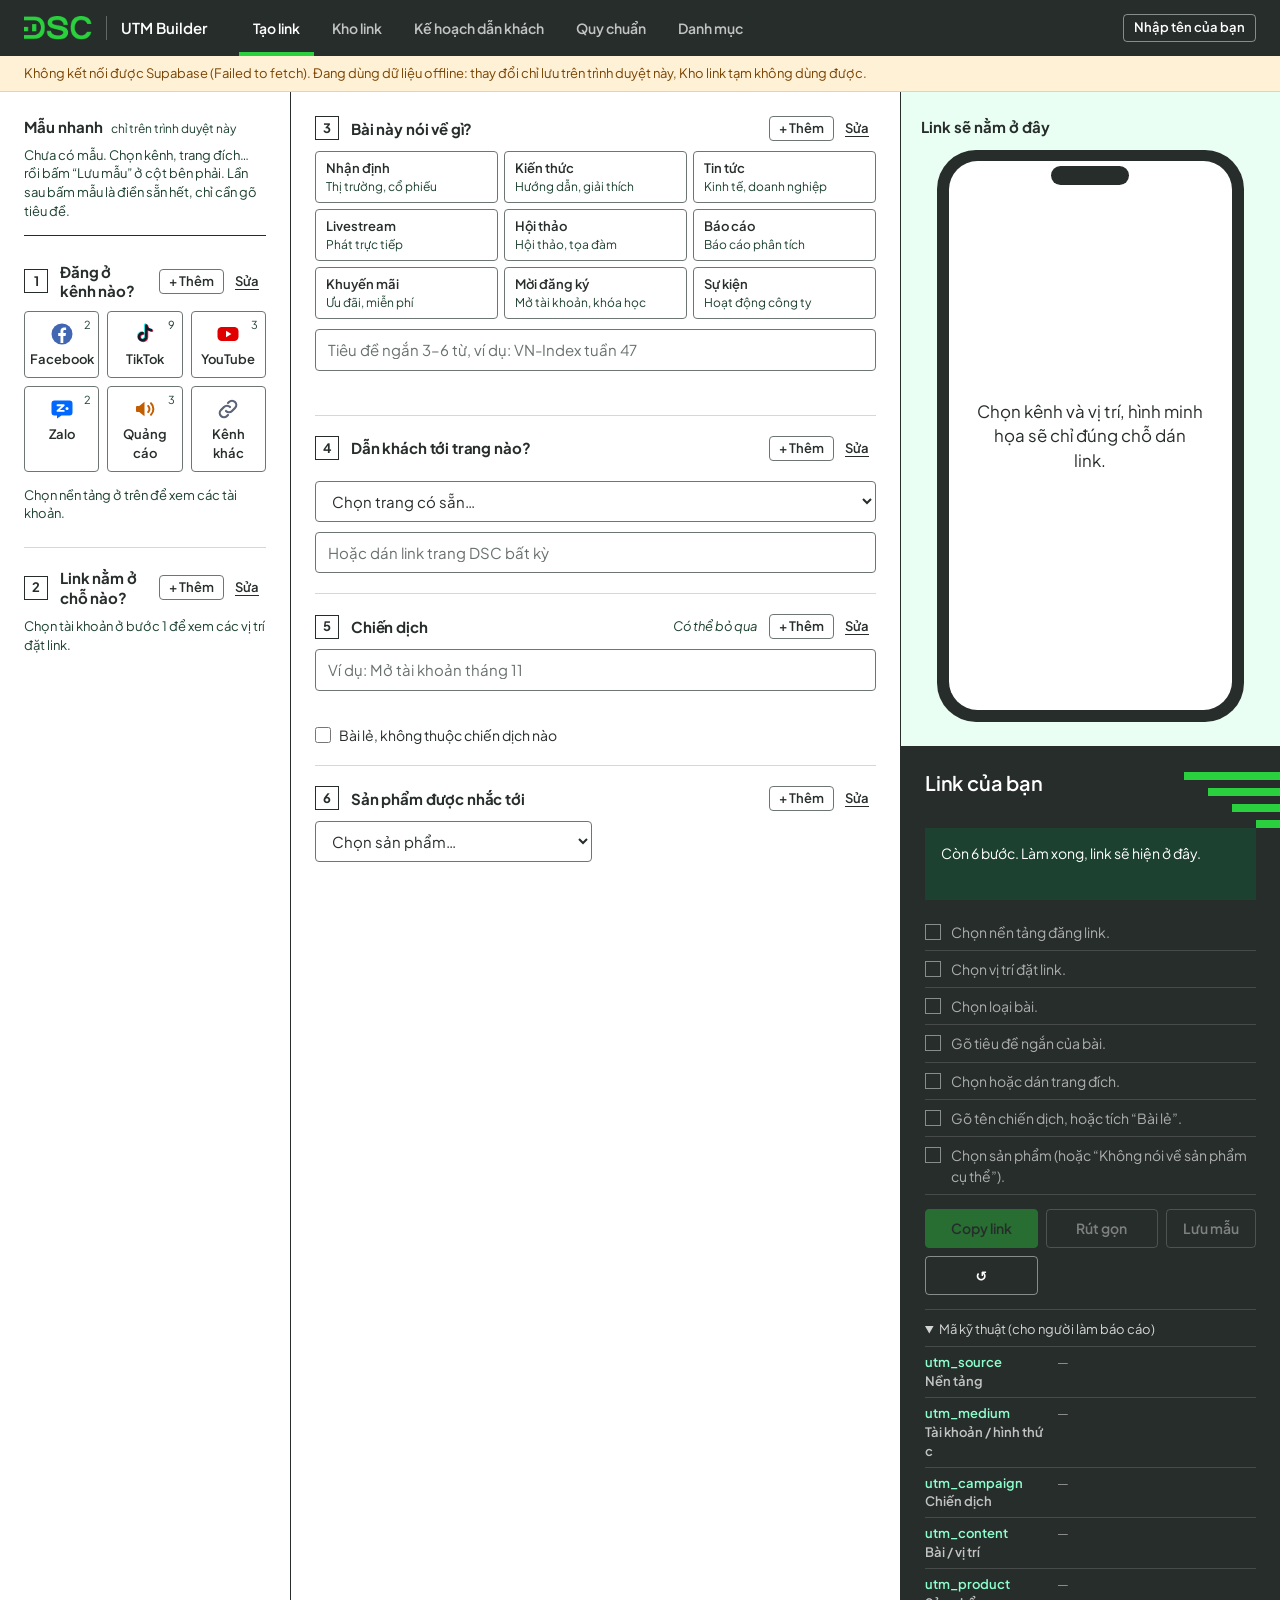
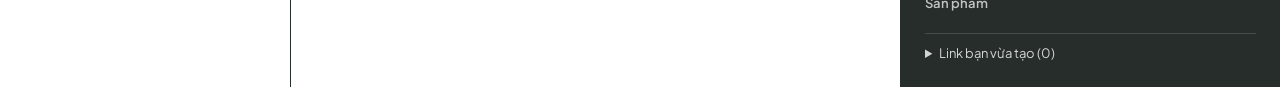
==== commit b1f014b2: "Catalog editor, audit history, slot links and per-platform positions - Danh muc: list + form editor," ====
--- a/index.html
+++ b/index.html
@@ -325,9 +325,11 @@
     const planned = a && fixedSlot ? D.slots.filter(s => s.m === a.m && s.pos === position) : [];
     $("stSlot").hidden = !fixedSlot || !a;
     const sb = $("slotBox"); sb.innerHTML = "";
+    // Library view of this account's fixed links
+    const libHref = a ? "thu-vien.html?kind=fixed&acct=" + encodeURIComponent(a.m) : "thu-vien.html";
     if (fixedSlot && a) {
       sb.append(el("p", {}, el("b", {}, planned.length ? "Link cố định đã có trong kế hoạch:" : "Chưa có link cố định cho vị trí này."),
-        " ", el("a", { href: "ke-hoach.html" }, "Xem kế hoạch")));
+        " ", planned.length ? el("a", { href: libHref }, "Xem trong Kho link") : el("a", { href: "ke-hoach.html" }, "Xem kế hoạch")));
       planned.forEach(s => {
         const u = DSC.slotUrl(D, s), l = DSC.landing(D, s.to);
         sb.append(el("div", { class: "slotline" },
@@ -396,12 +398,27 @@
     // Output
     const pairs = [["utm_source", source, "source", "Nền tảng"], ["utm_medium", medium, "medium", "Tài khoản / hình thức"],
       ["utm_campaign", campaign, "campaign", "Chiến dịch"], ["utm_content", content, "content", "Bài / vị trí"], ["utm_product", product, "product", "Sản phẩm"]];
-    const complete = todo.length === 0;
+    let complete = todo.length === 0;
     const box = $("url"); box.innerHTML = "";
+    let full = complete ? makeUrl(u, pairs) : "";
+    // Same channel + position + landing page + product + content as a planned fixed link:
+    // nothing new to create, point to the existing one in the library
+    const pageKey = x => { try { const v = new URL(x); return (v.hostname.toLowerCase().replace(/^www\./, "") + v.pathname).replace(/\/+$/, ""); } catch (e) { return ""; } };
+    const dup = full && fixedSlot ? planned.find(s => {
+      const sa = DSC.account(D, s.m), sl = DSC.landing(D, s.to);
+      if (!sa || !sl) return false;
+      return sa.s === source && sa.m === medium &&                                  // channel
+        s.pos === position && s.pos === content &&                                   // position + content
+        ($("preset").value === s.to || pageKey(sl.url) === pageKey(u.href)) &&       // landing page
+        (sl.product || "") === (product || "");                                      // product
+    }) : null;
+    if (dup) {
+      complete = false; full = "";
+      box.append(el("b", {}, `Link này đã có sẵn (${dup.where}), không cần tạo lại.`), " ",
+        "Bấm Copy ở mục link cố định hoặc ", el("a", { href: libHref }, "mở Kho link"), ".");
+    }
     box.classList.toggle("pending", !complete);
-    let full = "";
     if (complete) {
-      full = makeUrl(u, pairs);
       const qi = full.indexOf("?");
       box.append(qi < 0 ? full : full.slice(0, qi));
       if (qi >= 0) full.slice(qi + 1).split("&").forEach((kv, i) => {
@@ -410,7 +427,7 @@
         box.append((i ? "&" : "?") + k + "=");
         box.append(p ? el("span", { class: "v k-" + p[2] }, decodeURIComponent(v)) : v);
       });
-    } else box.textContent = `Còn ${todo.length} bước. Làm xong, link sẽ hiện ở đây.`;
+    } else if (!dup) box.textContent = `Còn ${todo.length} bước. Làm xong, link sẽ hiện ở đây.`;
     const list = $("todo"); list.innerHTML = "";
     checks.forEach(c => list.append(el("li", { class: c.ok ? "done" : "" }, c.text)));
     warns.forEach(x => list.append(el("li", { class: "warn" }, x)));
--- a/assets/style.css
+++ b/assets/style.css
@@ -92,7 +92,7 @@
 .ico svg { width: 100%; height: 100%; }
 .badge { font-size: 13px; font-weight: 600; color: var(--ink); padding: 1px 0; display: inline-flex; align-items: center; gap: 6px; white-space: nowrap; }
 .badge .ico { width: 16px; height: 16px; color: var(--c, var(--ink)); }
-input[type=text], input[type=url], input[type=password], select, textarea { font: inherit; font-size: 15px; color: var(--ink); background: var(--field); border: 1px solid var(--line-strong); border-radius: var(--r-sm); padding: 9px 12px; width: 100%; }
+input[type=text], input[type=url], input[type=search], input[type=password], select, textarea { font: inherit; font-size: 15px; color: var(--ink); background: var(--field); border: 1px solid var(--line-strong); border-radius: var(--r-sm); padding: 9px 12px; width: 100%; }
 input::placeholder, textarea::placeholder { color: #69716e; }
 input:hover, select:hover, textarea:hover { border-color: var(--ink); }
 input:focus, select:focus, textarea:focus { border-color: var(--ink); outline: none; box-shadow: inset 0 0 0 1px var(--ink); }
@@ -557,6 +557,73 @@
 .jcm-l b { font-size: 15px; }
 .jcm-m { display: flex; flex-direction: column; gap: 4px; }
 @media (max-width: 1100px) { .jc.jcommon { grid-template-columns: 1fr; } }
+
+/* ===== Quick edit on the journey map (assets/map-edit.js) ===== */
+.medit-bar { display: flex; align-items: center; gap: 12px; flex-wrap: wrap; }
+.medit-bar[hidden] { display: none; }
+.medit-bar > .hint { flex: 1; min-width: 240px; }
+.medit-bar.on { position: sticky; top: var(--bar-h); z-index: 20; background: var(--surface-alt); border: 1px solid var(--hairline); border-left: 5px solid var(--lime); padding: 8px 12px; }
+.me-help { flex: 1; min-width: 280px; font-size: 13px; }
+.me-act { display: flex; align-items: center; gap: 6px; flex-wrap: wrap; }
+.me-n { font-size: 13px; color: var(--muted); margin-right: 4px; }
+.me-dot { display: inline-block; width: 10px; height: 10px; border-radius: 50%; background: var(--lime); border: 2px solid var(--gunmetal); vertical-align: -1px; }
+.journey.editing .jc { position: relative; cursor: pointer; }
+.journey.editing .jc:not(.goalc):not(.pass):hover { box-shadow: inset 0 0 0 2px var(--lime); }
+.me-handle { position: absolute; right: -9px; top: 50%; width: 16px; height: 16px; margin-top: -8px; border-radius: 50%; background: var(--lime); border: 2px solid var(--gunmetal); cursor: crosshair; touch-action: none; z-index: 3; }
+.me-handle:hover { transform: scale(1.25); }
+.me-grip { cursor: grab; color: var(--line-strong); font-size: 16px; line-height: 1; padding: 0 2px; user-select: none; touch-action: none; }
+.me-grip:hover { color: var(--ink); }
+.journey.editing .pg[data-lid] { cursor: grab; display: inline-flex; align-items: center; gap: 4px; }
+.me-x { font: inherit; border: 0; background: none; padding: 0 2px; line-height: 1; cursor: pointer; color: var(--muted); font-weight: 700; }
+.me-x:hover { color: #a3261e; }
+.me-add, .me-newhub { font: inherit; font-size: 12px; font-weight: 600; border: 1px dashed var(--line-strong); background: transparent; color: var(--ink); padding: 1px 8px; cursor: pointer; }
+.me-add:hover, .me-newhub:hover { border-color: var(--ink); background: var(--surface); }
+.me-newhub { font-size: 13px; padding: 10px; margin-top: 8px; width: 100%; }
+.jl-hit { fill: none; stroke: transparent; stroke-width: 18; pointer-events: none; }
+.journey.editing:not(.connecting) .jl-hit, #guide.editing .gflow:not(.connecting) .jl-hit { pointer-events: stroke; cursor: pointer; }
+.journey.editing .jl:has(+ .jl-hit:hover), #guide.editing .gf-lines path:has(+ .jl-hit:hover) { opacity: 1; }
+.me-temp { fill: none; stroke-width: 3; stroke-dasharray: 6 4; pointer-events: none; }
+.connecting, .connecting * { cursor: crosshair !important; user-select: none; }
+.journey.connecting .jc:not([data-id^="ch:"]) { box-shadow: inset 0 0 0 1px var(--line-strong); }
+.jc.me-drop { box-shadow: inset 0 0 0 3px var(--lime) !important; opacity: 1 !important; }
+.jc.me-before { box-shadow: 0 -4px 0 var(--lime) !important; }
+.jc.me-after { box-shadow: 0 4px 0 var(--lime) !important; }
+.jc.me-dragging { opacity: .4; }
+.me-pop { position: absolute; z-index: 60; background: var(--surface); border: 1px solid var(--hairline); border-top: 4px solid var(--lime); box-shadow: 0 8px 24px rgba(39, 45, 43, .2); padding: 10px; display: flex; flex-direction: column; gap: 4px; min-width: 240px; max-width: 360px; max-height: 60vh; overflow-y: auto; }
+.me-pop > b { font-size: 13px; margin-bottom: 4px; }
+.me-pop button { font: inherit; font-size: 13px; text-align: left; border: 1px solid var(--line); background: var(--surface); color: var(--ink); padding: 6px 10px; cursor: pointer; }
+.me-pop button:hover, .me-pop button:focus-visible { border-color: var(--ink); background: var(--surface-alt); outline: none; }
+.me-pop button.strong { font-weight: 700; }
+.me-pop .hint { margin-top: 4px; }
+.me-dlg { width: min(560px, calc(100vw - 32px)); }
+.me-f { display: flex; flex-direction: column; gap: 4px; font-size: 13px; font-weight: 600; }
+.me-f input, .me-f textarea, .me-f select { font: inherit; font-weight: 400; font-size: 14px; padding: 7px 9px; border: 1px solid var(--line-strong); background: var(--field); color: var(--ink); resize: vertical; }
+.me-pages { list-style: decimal; margin: 0; padding-left: 22px; display: flex; flex-direction: column; gap: 4px; font-weight: 400; }
+.me-pages li { display: flex; align-items: center; gap: 4px; }
+.me-pages li > span { flex: 1; }
+.me-pages li.hint { display: list-item; list-style: none; margin-left: -22px; }
+.me-pages .btn.sm { padding: 2px 8px; }
+.me-chk { font-size: 13px; display: flex; gap: 6px; align-items: center; }
+.me-foot { display: flex; align-items: center; gap: 8px; margin-top: 4px; }
+.me-foot .sp { flex: 1; }
+.me-foot .danger { color: #a3261e; }
+.me-dlg form { max-height: calc(92vh - 16px); overflow-y: auto; }
+.me-poss { display: flex; flex-wrap: wrap; gap: 4px 14px; font-weight: 400; }
+.me-slots { display: flex; flex-direction: column; gap: 8px; font-weight: 400; }
+.me-slot { display: grid; grid-template-columns: 1fr 1fr auto; gap: 4px; padding-left: 8px; border-left: 3px solid var(--line); }
+.me-slot input:last-child { grid-column: 1 / -1; font-size: 13px; }
+.me-slots .me-add { align-self: flex-start; padding: 4px 10px; }
+/* Channel guide diagram while editing */
+#guide.editing .gf-n.acct { position: relative; cursor: pointer; }
+#guide.editing .gf-n.acct:hover, #guide.editing .gf-n.acct:focus-visible { box-shadow: inset 0 0 0 2px var(--lime); outline: none; }
+#guide.editing .gf-n.pagen.unused { border-style: dashed; color: var(--muted); }
+#guide.editing .connecting .gf-n.pagen { box-shadow: inset 0 0 0 1px var(--line-strong); }
+.gf-n.me-drop { box-shadow: inset 0 0 0 3px var(--lime) !important; }
+.gf-n.me-new { animation: me-new 2s ease-out 2; }
+@keyframes me-new { 0%, 100% { box-shadow: none; } 30% { box-shadow: 0 0 0 4px var(--lime); } }
+.me-addacct { margin-top: 4px; }
+@media (max-width: 1100px) { .journey .me-handle { display: none; } }
+@media (max-width: 900px) { .gflow .me-handle { display: none; } }
 .jdetail { border-top: 1px solid var(--hairline); border-bottom: 1px solid var(--hairline); padding: 16px 0; }
 .jd-empty { display: grid; grid-template-columns: repeat(3, auto) 1fr; gap: 0 32px; align-items: end; }
 .jd-empty > div { font-size: 13px; color: var(--muted); }
@@ -831,3 +898,163 @@
 .io h3 { margin: 0; font-size: 15px; font-weight: 700; }
 .io p { margin: 0; font-size: 13px; color: var(--muted); }
 @media (max-width: 860px) { .cat { grid-template-columns: 1fr; } .cat-nav { position: static; flex-direction: row; flex-wrap: wrap; } .io { grid-template-columns: 1fr; } }
+
+/* ===== Shared data: who-am-I dialog, source notes ===== */
+.who-dlg { border: 0; border-top: 8px solid var(--lime); padding: 0; width: min(440px, calc(100vw - 32px)); color: var(--ink); }
+.who-dlg::backdrop { background: rgba(39, 45, 43, .55); }
+.who-dlg form { padding: 20px 24px; display: flex; flex-direction: column; gap: 12px; }
+.who-dlg h2 { margin: 0; font-size: 20px; font-weight: 600; }
+.who-dlg p { margin: 0; font-size: 14px; color: var(--muted); }
+.who-f { display: flex; justify-content: flex-end; }
+.who-btn { font-size: 13px; padding: 5px 10px; }
+.src-note { font-weight: 600; color: var(--ink); }
+.src-note.local { color: var(--warn); }
+.io-sep { border: 0; border-top: 1px solid var(--hairline); margin: 24px 0; }
+.hist-more { margin: 8px 0 0; font-size: 13px; }
+.hist-more a { color: var(--white); }
+
+/* ===== Quick templates (Tạo link, column A) ===== */
+.tpls { padding-bottom: 14px; margin-bottom: 14px; border-bottom: 1px solid var(--hairline); display: flex; flex-direction: column; gap: 8px; }
+.tpls-h { display: flex; align-items: baseline; gap: 8px; }
+.tpls-h b { font-size: 15px; }
+.tpls-h small { color: var(--muted); font-size: 12px; flex: 1; }
+.tpls-q { padding: 6px 10px !important; font-size: 13px !important; }
+.tpl-list { display: flex; flex-direction: column; gap: 4px; max-height: 260px; overflow-y: auto; }
+.tpl { display: flex; align-items: stretch; gap: 4px; }
+.tpl-b { flex: 1; min-width: 0; font: inherit; text-align: left; display: flex; gap: 8px; align-items: flex-start; padding: 7px 10px; border: 1px solid var(--line); border-left: 4px solid var(--c); border-radius: var(--r-sm); background: var(--surface); color: var(--ink); cursor: pointer; }
+.tpl-b:hover { border-color: var(--ink); border-left-color: var(--c); background: var(--surface-alt); }
+.tpl-b .ico { width: 18px; height: 18px; flex: none; color: var(--c); margin-top: 1px; }
+.tpl-b span { min-width: 0; display: flex; flex-direction: column; }
+.tpl-b b { font-size: 13.5px; }
+.tpl-b small { font-size: 12px; color: var(--muted); white-space: nowrap; overflow: hidden; text-overflow: ellipsis; }
+.tpl-x { font: inherit; border: 1px solid var(--line-strong); background: var(--surface); border-radius: var(--r-sm); color: #a3261e; cursor: pointer; padding: 0 10px; }
+.tpl-x:hover { border-color: #a3261e; }
+
+/* ===== Link library (thu-vien.html) ===== */
+.lib-bar { display: flex; flex-direction: column; gap: 10px; margin-bottom: 16px; padding: 14px 16px; background: var(--surface-alt); border-top: 4px solid var(--gunmetal); }
+.lib-bar .flt { margin: 0; }
+.lib-sel { display: grid; grid-template-columns: repeat(auto-fit, minmax(170px, 1fr)); gap: 8px; }
+.lib-sel select { font-size: 14px; padding: 7px 10px; }
+.lib-sum { display: flex; gap: 8px; align-items: center; }
+.lib-sum .grow { flex: 1; }
+.slots.lib { grid-template-columns: repeat(auto-fill, minmax(460px, 1fr)); }
+.lib-row .btns { grid-row: 1; }
+.lib-row .t .tag { font-weight: 600; color: var(--ink); background: var(--surface-alt); margin-left: 4px; vertical-align: 1px; }
+.lib-row .t .tag.fix { color: var(--white); background: var(--gunmetal); }
+.lib-acts { display: flex; flex-wrap: wrap; gap: 4px 14px; margin-top: 6px; }
+.lib-acts .danger { color: #a3261e; }
+.lib-row.off { background: #f4f5f5; }
+.lib-row.off .t { color: var(--muted); text-decoration: line-through; }
+.lib-edit { display: flex; gap: 6px; margin-top: 6px; }
+.lib-edit .lib-placed { flex: 1; font-size: 13px; padding: 5px 8px; }
+.lib-edit .lib-status { width: auto; font-size: 13px; padding: 5px 8px; font-weight: 600; }
+.lib-status.s-replace { background: var(--warn-bg); color: var(--warn); }
+.lib-status.s-retired { color: var(--muted); }
+.lib-more { text-align: center; margin-top: 16px; }
+@media (max-width: 640px) { .slots.lib { grid-template-columns: 1fr; } }
+
+/* ===== Catalog editor: list + form (danh-muc.html) ===== */
+.ce-bar { position: sticky; top: var(--bar-h); z-index: 5; background: var(--surface); padding: 10px 0; margin-bottom: 0; border-bottom: 1px solid var(--hairline); }
+.ce { display: grid; grid-template-columns: minmax(240px, 320px) minmax(0, 1fr); gap: 20px; align-items: start; margin-top: 16px; }
+.ce-side { position: sticky; top: calc(var(--bar-h) + 70px); display: flex; flex-direction: column; gap: 8px; max-height: calc(100vh - var(--bar-h) - 90px); }
+.ce-q { padding: 7px 10px !important; font-size: 14px !important; }
+.ce-list { overflow-y: auto; display: flex; flex-direction: column; border-top: 1px solid var(--hairline); }
+.ce-item { font: inherit; text-align: left; display: flex; gap: 10px; align-items: flex-start; padding: 9px 10px; border: 0; border-bottom: 1px solid var(--line); border-left: 4px solid transparent; background: none; color: var(--ink); cursor: pointer; }
+.ce-item:hover { background: var(--surface-alt); }
+.ce-item[aria-current="true"] { background: var(--surface-alt); border-left-color: var(--lime); }
+.ce-item.bad { background: var(--warn-bg); }
+.ce-n { font-size: 12px; color: var(--muted); min-width: 18px; padding-top: 2px; }
+.ce-t { min-width: 0; display: flex; flex-direction: column; }
+.ce-t b { font-size: 14px; font-weight: 600; }
+.ce-t b em { font-style: normal; font-size: 11px; font-weight: 700; background: var(--lime); color: var(--gunmetal); padding: 0 5px; margin-left: 6px; border-radius: 2px; vertical-align: 1px; }
+.ce-t small { font-size: 12px; color: var(--muted); white-space: nowrap; overflow: hidden; text-overflow: ellipsis; }
+.ce-form { padding: 18px 20px; border-color: var(--hairline); border-top: 4px solid var(--gunmetal); display: flex; flex-direction: column; gap: 16px; }
+.ce-empty { padding: 24px 0; }
+.ce-fh { display: flex; align-items: baseline; gap: 12px; }
+.ce-fh h3 { margin: 0; font-size: 18px; font-weight: 600; }
+.ce-fh small { margin-left: auto; color: var(--muted); font-size: 12px; white-space: nowrap; }
+.ce-grid { display: grid; grid-template-columns: repeat(auto-fill, minmax(240px, 1fr)); gap: 14px 18px; }
+.ce-field { display: flex; flex-direction: column; gap: 4px; min-width: 0; }
+.ce-field.full { grid-column: 1 / -1; }
+.ce-l { font-size: 13px; font-weight: 700; }
+.ce-field small { font-size: 12px; color: var(--muted); line-height: 1.4; }
+.ce-field .pos-multi { padding: 4px 0; gap: 6px 16px; }
+.ce-bool label { display: flex; gap: 8px; align-items: center; font-size: 14px; cursor: pointer; padding-top: 20px; }
+.ce-field input[readonly] { background: #f2f4f3; color: var(--muted); }
+.ce-codes { border-top: 1px solid var(--line); padding-top: 10px; display: flex; flex-direction: column; gap: 10px; }
+.ce-codes > summary { cursor: pointer; font-size: 13px; font-weight: 700; }
+.ce-codes > summary span { font-weight: 400; color: var(--muted); margin-left: 8px; }
+.ce-codes[open] > summary span { display: none; }
+.ce-codes .ce-grid { margin-top: 4px; }
+.ce-acts { display: flex; gap: 6px; flex-wrap: wrap; border-top: 1px solid var(--line); padding-top: 12px; }
+.ce-acts .grow { flex: 1; }
+.cat-adv > summary { cursor: pointer; padding: 8px 12px; font-size: 13px; font-weight: 700; color: var(--muted); border-left: 1px solid var(--line); }
+.cat-adv[open] > summary { color: var(--ink); }
+.cat-adv button { padding-left: 22px !important; }
+.warns li .qe-link { color: var(--warn); text-align: left; }
+.ce-hsel { width: auto; min-width: 220px; font-size: 14px; padding: 7px 10px; }
+.ce-hist { display: flex; flex-direction: column; gap: 10px; }
+.ce-hrow { border: 1px solid var(--line); border-left: 4px solid var(--gunmetal); padding: 12px 14px; display: flex; flex-direction: column; gap: 6px; align-items: flex-start; }
+.ce-hh { display: flex; gap: 10px; align-items: baseline; flex-wrap: wrap; }
+.ce-hh small { color: var(--muted); font-size: 13px; }
+.ce-diff { margin: 0; padding: 0; list-style: none; font-size: 13px; display: flex; flex-direction: column; gap: 2px; }
+.ce-diff .add b { color: var(--pine); }
+.ce-diff .del b { color: #a3261e; }
+.ce-diff .chg b { color: var(--warn); }
+@media (max-width: 960px) { .ce { grid-template-columns: 1fr; } .ce-side { position: static; max-height: 260px; } }
+
+/* Fixed link that must be reinstalled on the channel (thu-vien.html) */
+.reinst { margin: 6px 0; padding: 10px 12px; background: var(--warn-bg); border-left: 4px solid #d08a1c; display: flex; flex-direction: column; gap: 4px; }
+.reinst b { color: var(--warn); font-size: 13px; }
+.reinst .how { color: var(--ink) !important; }
+.reinst-b { display: flex; gap: 6px; flex-wrap: wrap; margin-top: 4px; }
+
+/* Library view modes */
+.lib-views { margin: 0 !important; }
+.lib-vl { font-size: 13px; font-weight: 700; margin-right: 2px; }
+.lib-sum { flex-wrap: wrap; }
+.lib-ch { display: inline-flex; align-items: center; gap: 5px; white-space: nowrap; }
+.lib-ch .ico { width: 15px; height: 15px; color: var(--c); }
+.lib-tbl-wrap { overflow-x: auto; border-top: 4px solid var(--gunmetal); }
+.lib-tbl { width: 100%; border-collapse: collapse; font-size: 13.5px; }
+.lib-tbl th { background: var(--surface-alt); text-align: left; border-bottom: 1px solid var(--hairline); padding: 0; white-space: nowrap; }
+.lib-tbl th button { font: inherit; font-size: 13px; font-weight: 700; background: none; border: 0; padding: 9px 10px; cursor: pointer; color: var(--ink); width: 100%; text-align: left; }
+.lib-tbl th button:hover { background: #dff8ea; }
+.lib-tbl td { border-bottom: 1px solid var(--line); padding: 8px 10px; vertical-align: top; }
+.lib-tbl td.t { min-width: 260px; max-width: 380px; }
+.lib-tbl td.t .lk { font-size: 12px; color: var(--muted); overflow: hidden; text-overflow: ellipsis; white-space: nowrap; margin-top: 2px; }
+.lib-tbl td.t .warnline { font-size: 12px; margin-top: 2px; }
+.lib-tbl td.nw { white-space: nowrap; }
+.lib-tbl td.placed { max-width: 180px; overflow: hidden; text-overflow: ellipsis; }
+.lib-tbl .tag { font-size: 11px; background: var(--surface-alt); padding: 1px 6px; font-weight: 600; }
+.lib-tbl .tag.fix { background: var(--gunmetal); color: var(--white); }
+.lib-tbl .lib-status { width: auto; font-size: 13px; padding: 4px 6px; font-weight: 600; }
+.lib-tbl tr.off td { color: var(--muted); }
+.lib-tbl tr.off td.t b { text-decoration: line-through; }
+.lib-tbl tr.warn td:first-child { box-shadow: inset 4px 0 0 #d08a1c; }
+.lib-tbl tbody tr:hover td { background: #fafbfa; }
+
+/* Library compact list */
+.lib-ul { display: flex; flex-direction: column; border-top: 4px solid var(--gunmetal); }
+.lib-li { border-bottom: 1px solid var(--line); border-left: 4px solid transparent; }
+.lib-li.warn { border-left-color: #d08a1c; }
+.lib-li.open { background: #fafbfa; border-left-color: var(--c); }
+.lib-li-h { display: flex; align-items: center; gap: 10px; padding: 6px 10px 6px 6px; }
+.lib-li-main { flex: 1; min-width: 0; font: inherit; color: var(--ink); background: none; border: 0; padding: 4px; cursor: pointer; text-align: left;
+  display: grid; grid-template-columns: 22px minmax(0, 1fr) minmax(0, 260px) auto 14px; gap: 12px; align-items: center; }
+.lib-li-main:hover .lib-li-t b { text-decoration: underline; text-underline-offset: 2px; }
+.lib-li-ico .ico { width: 20px; height: 20px; color: var(--c); display: block; }
+.lib-li-t { min-width: 0; display: flex; flex-direction: column; }
+.lib-li-t b { font-size: 14px; font-weight: 600; white-space: nowrap; overflow: hidden; text-overflow: ellipsis; }
+.lib-li-t b .tag { font-size: 11px; margin-left: 6px; padding: 1px 6px; vertical-align: 1px; }
+.lib-li-t b .tag.fix { background: var(--gunmetal); color: var(--white); }
+.lib-li-t small { font-size: 12px; color: var(--muted); white-space: nowrap; overflow: hidden; text-overflow: ellipsis; }
+.lib-li-url { font-size: 12.5px; font-weight: 600; white-space: nowrap; overflow: hidden; text-overflow: ellipsis; }
+.lib-li-car { color: var(--muted); font-size: 12px; }
+.lib-li.off .lib-li-t b { color: var(--muted); text-decoration: line-through; }
+.lib-li > .sl { border-top: 1px dashed var(--line); margin-left: 38px; padding-left: 0; }
+.lib-badge { font-size: 12px; font-weight: 600; padding: 2px 8px; border-radius: var(--r-sm); background: var(--surface-alt); color: var(--pine); white-space: nowrap; }
+.lib-badge.s-replace { background: var(--warn-bg); color: var(--warn); }
+.lib-badge.s-retired { background: #eef0ef; color: var(--muted); }
+.lib-li.warn .lib-badge.s-active { background: var(--warn-bg); color: var(--warn); }
+@media (max-width: 760px) { .lib-li-main { grid-template-columns: 22px minmax(0, 1fr) auto 14px; } .lib-li-url { display: none; } }
